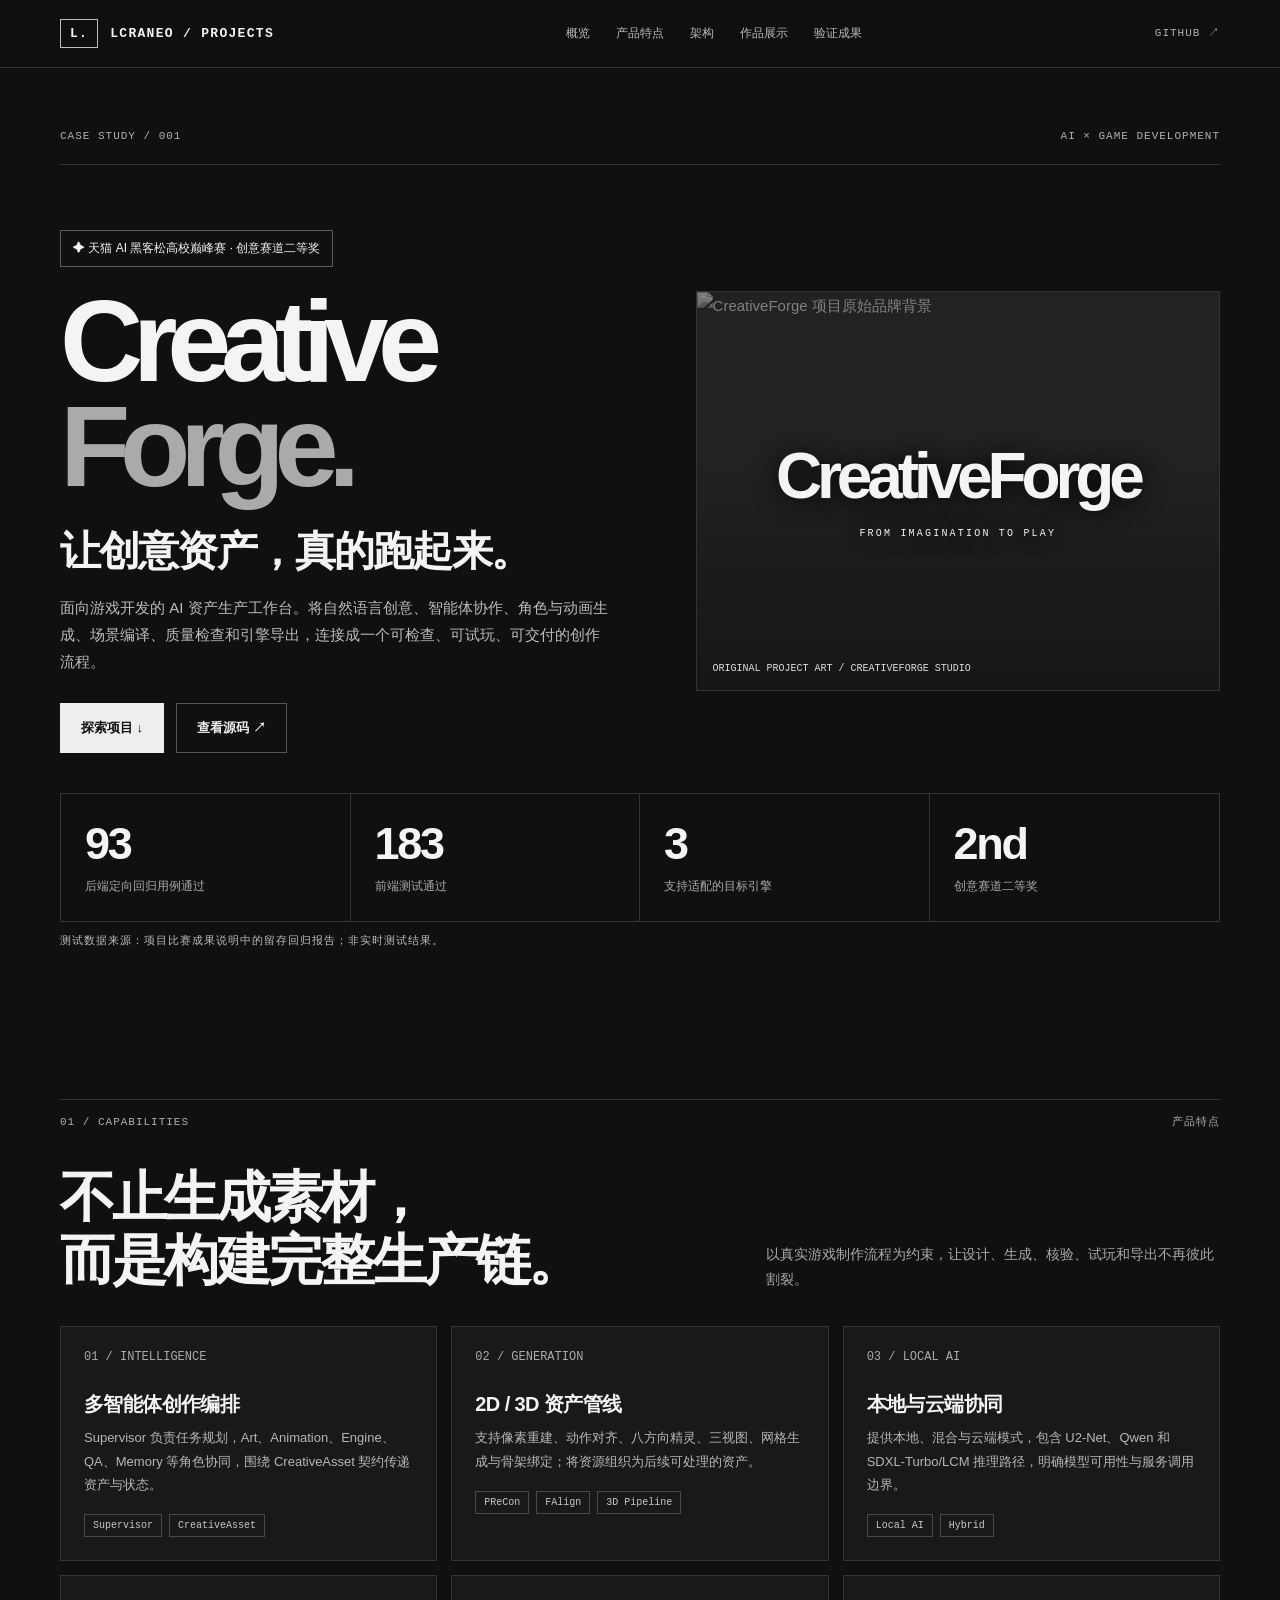
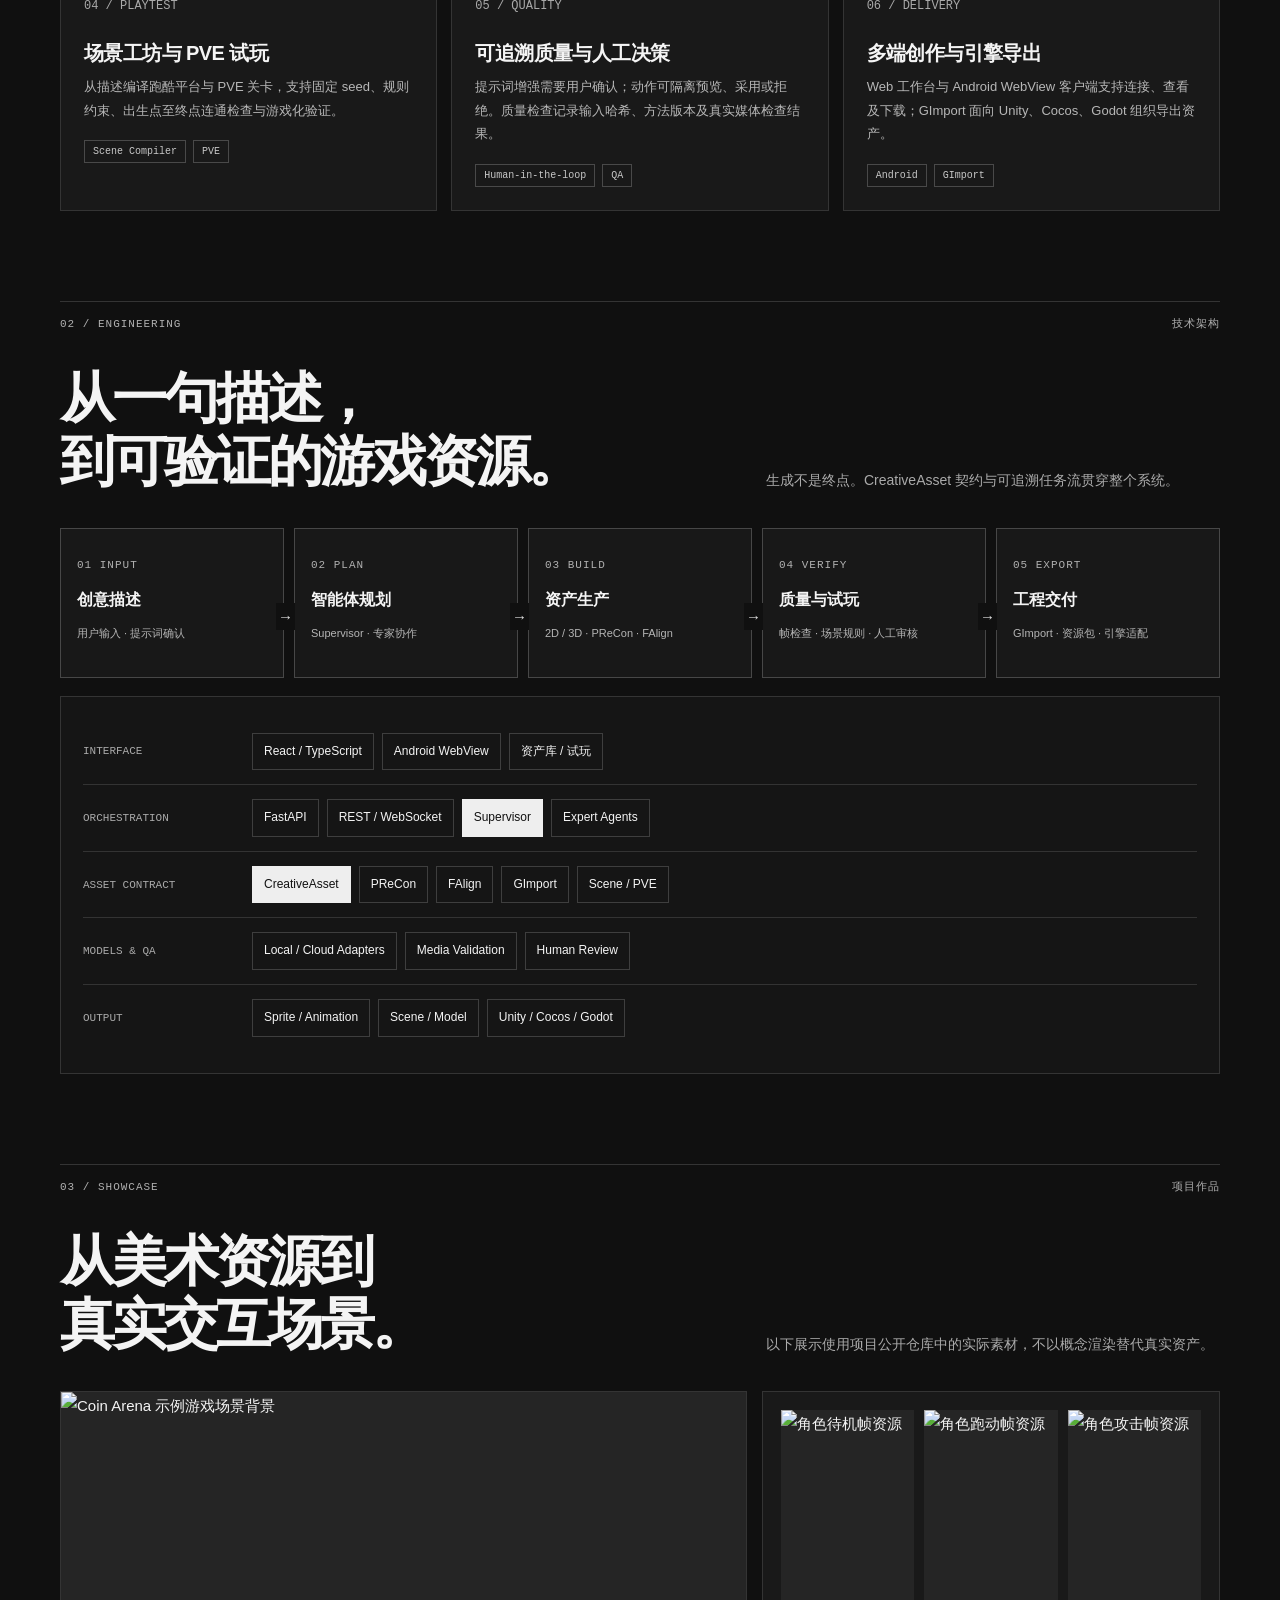
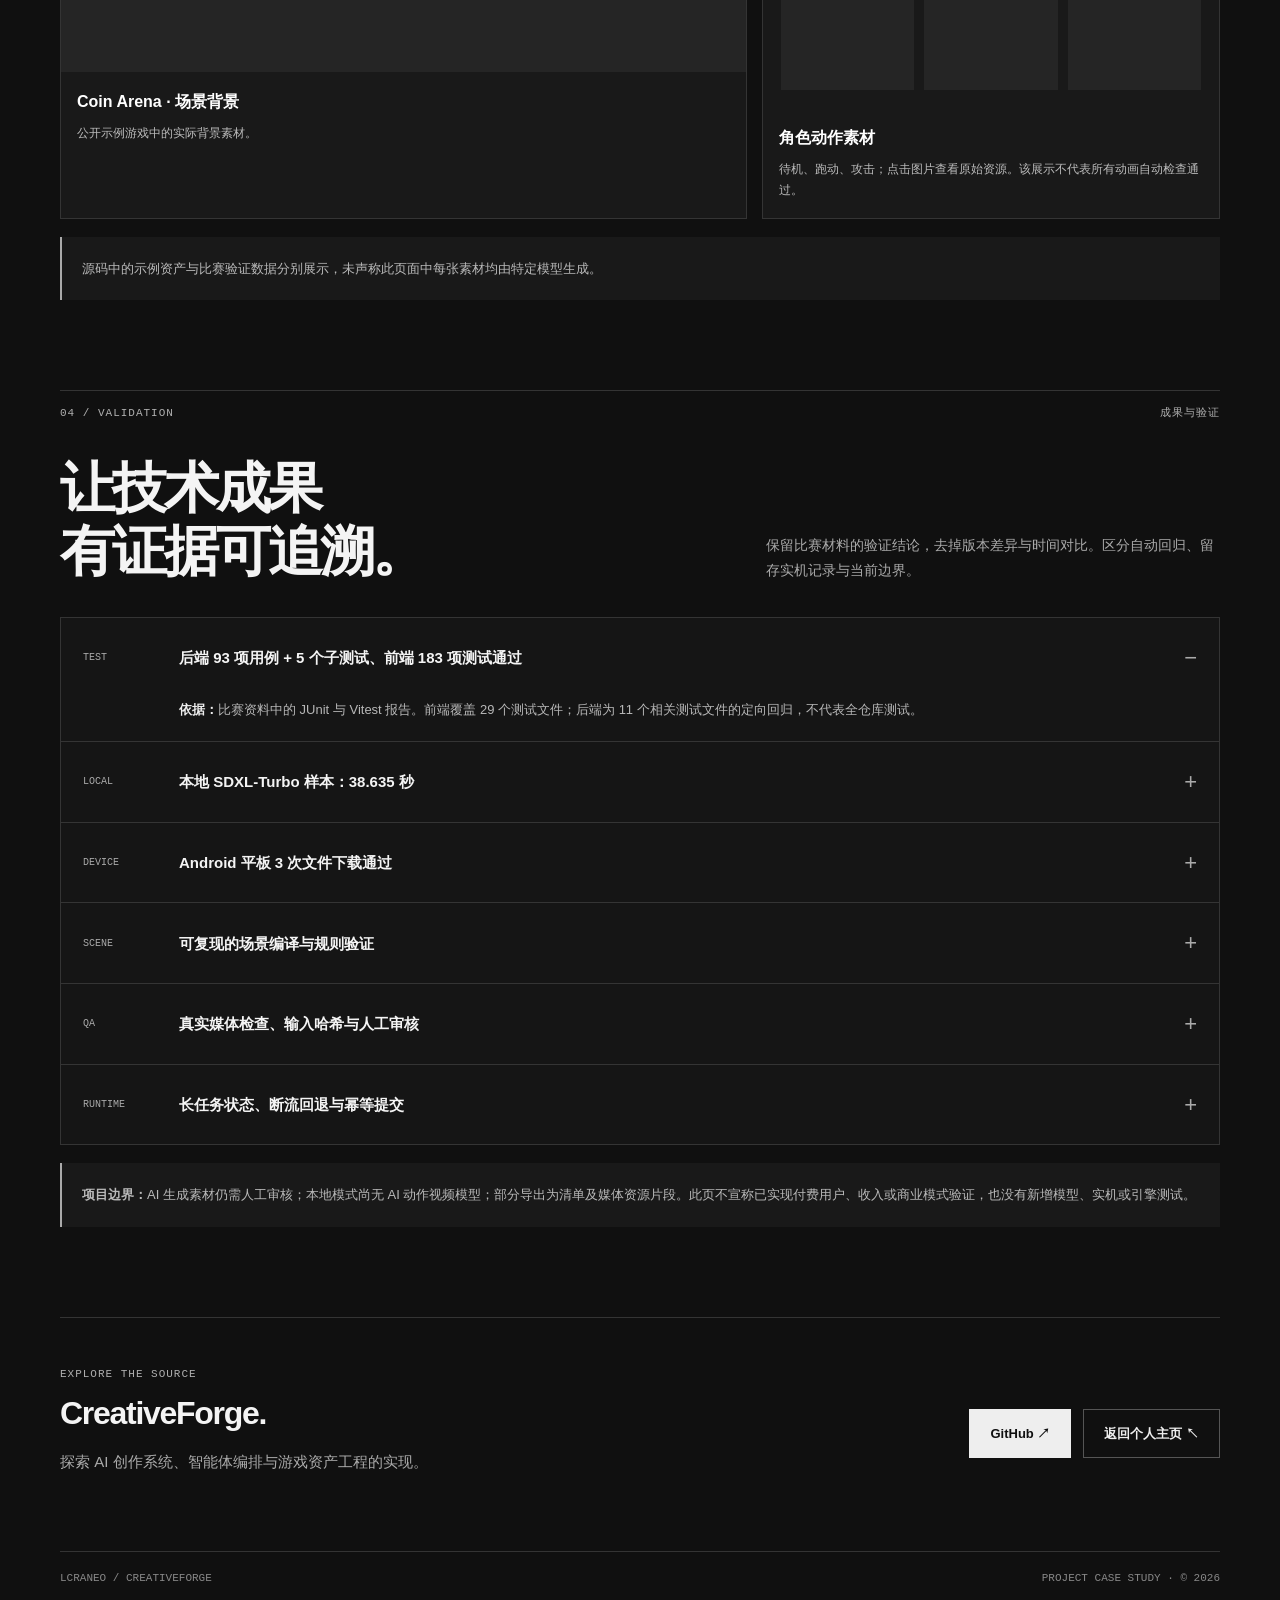
==== creativeforge/index.html @ 37b34cac "Build CreativeForge project case study" ====
<!DOCTYPE html>
<html lang="zh-CN">
<head>
<meta charset="UTF-8"><meta name="viewport" content="width=device-width, initial-scale=1">
<meta name="theme-color" content="#111111">
<meta name="description" content="CreativeForge — 从创意到可试玩游戏资产的 AI 创作工作台。">
<title>CreativeForge · Lcraneo Projects</title>
<style>
:root{color-scheme:dark;--bg:#101010;--panel:#191919;--edge:#343434;--text:#f4f4f4;--muted:#b0b0b0;--soft:#777;--mono:ui-monospace,SFMono-Regular,Consolas,monospace;--sans:Inter,-apple-system,BlinkMacSystemFont,"Segoe UI","Microsoft YaHei",sans-serif}
*{box-sizing:border-box}html{scroll-behavior:smooth;scroll-padding-top:95px}body{margin:0;background:var(--bg);color:var(--text);font:15px/1.8 var(--sans)}a{color:inherit;text-decoration:none}button{font:inherit;cursor:pointer}img{max-width:100%;display:block}button:focus-visible,a:focus-visible{outline:2px solid #fff;outline-offset:4px}.wrap{width:min(1160px,calc(100% - 56px));margin:auto}.nav{position:sticky;top:0;z-index:5;background:#101010ed;backdrop-filter:blur(16px);border-bottom:1px solid var(--edge)}.nav-inner{min-height:67px;display:flex;justify-content:space-between;align-items:center;gap:20px}.brand{font:600 13px var(--mono);letter-spacing:.1em}.brand b{border:1px solid #bbb;padding:6px 9px;margin-right:12px}.nav-links{display:flex;gap:26px;font-size:12px;color:#bbb}.nav a:hover{color:#fff}.mono,.kicker,.meta{font:11px/1.6 var(--mono);letter-spacing:.09em;color:var(--muted)}.hero{padding:60px 0 48px}.hero-top{display:flex;justify-content:space-between;border-bottom:1px solid var(--edge);padding-bottom:18px}.hero-grid{display:grid;grid-template-columns:1.05fr .95fr;gap:56px;align-items:center;padding:65px 0 40px}.hero h1{font-size:clamp(57px,9vw,116px);letter-spacing:-.09em;line-height:.91;margin:22px 0}.hero h1 span{display:block;color:#aaa}.hero h2{font-size:clamp(23px,3.2vw,41px);letter-spacing:-.045em;line-height:1.35;margin:25px 0 14px}.hero p{max-width:550px;color:#bcbcbc}.actions{display:flex;gap:12px;flex-wrap:wrap;margin-top:28px}.btn{padding:12px 20px;background:#eee;color:#111;font-size:13px;font-weight:600;border:1px solid #eee}.btn.secondary{background:transparent;color:#eee;border-color:#555}.btn:hover{opacity:.82}.hero-visual{position:relative;min-height:400px;border:1px solid var(--edge);overflow:hidden;background:#222;display:grid;place-items:center}.hero-visual img{position:absolute;width:100%;height:100%;object-fit:cover;opacity:.45;filter:grayscale(1)}.hero-visual:after{content:"";position:absolute;inset:0;background:linear-gradient(0deg,#111b,transparent 60%)}.hero-visual .wordmark{position:relative;z-index:1;text-align:center;text-shadow:0 2px 25px #000}.wordmark strong{font-size:clamp(38px,5vw,64px);letter-spacing:-.08em;line-height:1}.wordmark span{display:block;font:10px var(--mono);letter-spacing:.22em;margin-top:20px}.visual-foot{position:absolute;z-index:2;bottom:16px;left:16px;font:10px var(--mono);color:#ddd}.award{display:inline-flex;gap:10px;align-items:center;padding:7px 12px;border:1px solid #5b5b5b;font-size:12px}.stats{display:grid;grid-template-columns:repeat(4,1fr);border:1px solid var(--edge)}.stat{padding:23px 24px;border-right:1px solid var(--edge)}.stat:last-child{border:0}.stat strong{display:block;font-size:clamp(26px,4vw,45px);letter-spacing:-.05em;line-height:1.2}.stat span{color:#aaa;font-size:12px}.section{padding:90px 0 0}.kicker{display:flex;justify-content:space-between;gap:12px;border-top:1px solid var(--edge);padding-top:14px}.heading{display:grid;grid-template-columns:1.2fr .8fr;align-items:end;gap:25px;margin:34px 0}.heading h2{font-size:clamp(30px,4.5vw,55px);line-height:1.15;letter-spacing:-.055em;margin:0}.heading p{color:#aaa;margin:0;font-size:14px}.grid{display:grid;grid-template-columns:repeat(3,1fr);gap:14px}.card{background:var(--panel);border:1px solid var(--edge);padding:23px;min-height:220px}.card .index{font:12px var(--mono);color:#aaa}.card h3{font-size:20px;line-height:1.4;margin:26px 0 8px;letter-spacing:-.03em}.card p{font-size:13px;color:#b7b7b7;margin:0}.tags{display:flex;flex-wrap:wrap;gap:7px;margin:18px 0 0}.tag{font:10px var(--mono);border:1px solid #494949;padding:5px 8px;color:#c8c8c8}.flow{display:grid;grid-template-columns:repeat(5,1fr);gap:10px}.step{position:relative;padding:20px 16px;border:1px solid #474747;background:#181818;min-height:150px}.step strong{display:block;font-size:16px;margin:10px 0}.step p{font-size:11px;color:#b5b5b5;margin:0}.step:not(:last-child):after{content:"→";position:absolute;right:-12px;top:50%;z-index:2;background:#101010;color:#ddd;padding:0 2px}.architecture{margin-top:18px;border:1px solid var(--edge);padding:22px;background:#151515}.arch-row{display:grid;grid-template-columns:155px 1fr;gap:14px;align-items:center;padding:14px 0;border-bottom:1px solid #333}.arch-row:last-child{border:0}.arch-row>span{font:11px var(--mono);color:#aaa}.arch-nodes{display:flex;gap:8px;flex-wrap:wrap}.node{padding:7px 11px;border:1px solid #3e3e3e;font-size:12px}.node.emph{background:#eee;color:#111;border-color:#eee}.gallery{display:grid;grid-template-columns:1.5fr 1fr;gap:15px}.gallery figure{margin:0;background:#191919;border:1px solid var(--edge);overflow:hidden}.gallery figure img{width:100%;height:280px;object-fit:contain;background:#252525}.gallery figcaption{padding:16px;font-size:12px;color:#bbb}.gallery figcaption strong{display:block;color:#fff;font-size:16px;margin-bottom:6px}.asset-strip{display:grid;grid-template-columns:repeat(3,1fr);gap:10px;padding:18px}.asset-strip img{width:100%;height:150px;object-fit:contain;background:#262626}.evidence{border:1px solid var(--edge)}.evidence details{border-bottom:1px solid var(--edge);padding:0 22px;background:#151515}.evidence details:last-child{border:0}.evidence summary{cursor:pointer;display:grid;grid-template-columns:80px 1fr auto;align-items:center;gap:16px;padding:20px 0;list-style:none}.evidence summary::-webkit-details-marker{display:none}.evidence summary:after{content:"+";font-size:22px;color:#aaa}.evidence details[open] summary:after{content:"−"}.evidence summary span{font:10px var(--mono);color:#aaa}.evidence summary strong{font-size:15px}.evidence .detail{padding:0 0 20px 96px;color:#b7b7b7;font-size:13px}.detail b{color:#eee}.note{padding:20px;border-left:2px solid #aaa;background:#191919;color:#b9b9b9;font-size:13px;margin-top:18px}.bottom{margin:90px auto 0;padding:40px 0 70px;border-top:1px solid var(--edge);display:flex;justify-content:space-between;align-items:center;gap:20px}.bottom h2{margin:0;font-size:32px;letter-spacing:-.04em}.bottom p{color:#aaa;margin:6px 0}.footer{border-top:1px solid var(--edge);padding:20px 0;color:#888;font:11px var(--mono);display:flex;justify-content:space-between}.lightbox{display:none;position:fixed;inset:0;z-index:20;background:#000e;align-items:center;justify-content:center;padding:30px}.lightbox.open{display:flex}.lightbox img{max-height:85vh;max-width:92vw;object-fit:contain}.lightbox button{position:absolute;right:20px;top:20px;color:#fff;background:#222;border:1px solid #777;padding:8px 15px}.zoom{cursor:zoom-in}@media(max-width:800px){.wrap{width:calc(100% - 32px)}.nav-links{display:none}.hero{padding-top:30px}.hero-grid{grid-template-columns:1fr;gap:26px;padding:35px 0 24px}.hero-visual{min-height:290px}.stats{grid-template-columns:1fr 1fr}.stat:nth-child(2){border-right:0}.stat:nth-child(-n+2){border-bottom:1px solid var(--edge)}.section{padding-top:62px}.heading{grid-template-columns:1fr;gap:12px}.grid{grid-template-columns:1fr}.card{min-height:0}.flow{grid-template-columns:1fr}.step{min-height:0}.step:not(:last-child):after{content:"↓";right:20px;top:auto;bottom:-16px}.arch-row{grid-template-columns:1fr;gap:8px}.gallery{grid-template-columns:1fr}.gallery figure img{height:240px}.evidence summary{grid-template-columns:50px 1fr auto;gap:8px}.evidence .detail{padding-left:0}.bottom{display:block;margin-top:60px}.footer{flex-wrap:wrap;gap:10px}.asset-strip img{height:90px}}@media(prefers-reduced-motion:reduce){html{scroll-behavior:auto}}
</style>
</head>
<body>
<header class="nav"><div class="wrap nav-inner"><a class="brand" href="../#work"><b>L.</b>LCRANEO / PROJECTS</a><nav class="nav-links" aria-label="项目导航"><a href="#overview">概览</a><a href="#features">产品特点</a><a href="#architecture">架构</a><a href="#showcase">作品展示</a><a href="#results">验证成果</a></nav><a class="mono" href="https://github.com/Lcraneo/CreativeForge" target="_blank" rel="noopener">GITHUB ↗</a></div></header>
<main class="wrap">
<section class="hero" id="overview"><div class="hero-top mono"><span>CASE STUDY / 001</span><span>AI × GAME DEVELOPMENT</span></div><div class="hero-grid"><div><div class="award">✦ 天猫 AI 黑客松高校巅峰赛 · 创意赛道二等奖</div><h1>Creative<span>Forge.</span></h1><h2>让创意资产，真的跑起来。</h2><p>面向游戏开发的 AI 资产生产工作台。将自然语言创意、智能体协作、角色与动画生成、场景编译、质量检查和引擎导出，连接成一个可检查、可试玩、可交付的创作流程。</p><div class="actions"><a class="btn" href="#features">探索项目 ↓</a><a class="btn secondary" href="https://github.com/Lcraneo/CreativeForge" target="_blank" rel="noopener">查看源码 ↗</a></div></div><div class="hero-visual"><img src="https://raw.githubusercontent.com/Lcraneo/CreativeForge/main/studio/frontend/public/app-background.png" alt="CreativeForge 项目原始品牌背景"><div class="wordmark"><strong>CreativeForge</strong><span>FROM IMAGINATION TO PLAY</span></div><div class="visual-foot">ORIGINAL PROJECT ART / CREATIVEFORGE STUDIO</div></div></div><div class="stats"><div class="stat"><strong>93</strong><span>后端定向回归用例通过</span></div><div class="stat"><strong>183</strong><span>前端测试通过</span></div><div class="stat"><strong>3</strong><span>支持适配的目标引擎</span></div><div class="stat"><strong>2nd</strong><span>创意赛道二等奖</span></div></div><p class="mono">测试数据来源：项目比赛成果说明中的留存回归报告；非实时测试结果。</p></section>
<section class="section" id="features"><div class="kicker"><span>01 / CAPABILITIES</span><span>产品特点</span></div><div class="heading"><h2>不止生成素材，<br>而是构建完整生产链。</h2><p>以真实游戏制作流程为约束，让设计、生成、核验、试玩和导出不再彼此割裂。</p></div><div class="grid">
<article class="card"><div class="index">01 / INTELLIGENCE</div><h3>多智能体创作编排</h3><p>Supervisor 负责任务规划，Art、Animation、Engine、QA、Memory 等角色协同，围绕 CreativeAsset 契约传递资产与状态。</p><div class="tags"><span class="tag">Supervisor</span><span class="tag">CreativeAsset</span></div></article>
<article class="card"><div class="index">02 / GENERATION</div><h3>2D / 3D 资产管线</h3><p>支持像素重建、动作对齐、八方向精灵、三视图、网格生成与骨架绑定；将资源组织为后续可处理的资产。</p><div class="tags"><span class="tag">PReCon</span><span class="tag">FAlign</span><span class="tag">3D Pipeline</span></div></article>
<article class="card"><div class="index">03 / LOCAL AI</div><h3>本地与云端协同</h3><p>提供本地、混合与云端模式，包含 U2-Net、Qwen 和 SDXL-Turbo/LCM 推理路径，明确模型可用性与服务调用边界。</p><div class="tags"><span class="tag">Local AI</span><span class="tag">Hybrid</span></div></article>
<article class="card"><div class="index">04 / PLAYTEST</div><h3>场景工坊与 PVE 试玩</h3><p>从描述编译跑酷平台与 PVE 关卡，支持固定 seed、规则约束、出生点至终点连通检查与游戏化验证。</p><div class="tags"><span class="tag">Scene Compiler</span><span class="tag">PVE</span></div></article>
<article class="card"><div class="index">05 / QUALITY</div><h3>可追溯质量与人工决策</h3><p>提示词增强需要用户确认；动作可隔离预览、采用或拒绝。质量检查记录输入哈希、方法版本及真实媒体检查结果。</p><div class="tags"><span class="tag">Human-in-the-loop</span><span class="tag">QA</span></div></article>
<article class="card"><div class="index">06 / DELIVERY</div><h3>多端创作与引擎导出</h3><p>Web 工作台与 Android WebView 客户端支持连接、查看及下载；GImport 面向 Unity、Cocos、Godot 组织导出资产。</p><div class="tags"><span class="tag">Android</span><span class="tag">GImport</span></div></article>
</div></section>
<section class="section" id="architecture"><div class="kicker"><span>02 / ENGINEERING</span><span>技术架构</span></div><div class="heading"><h2>从一句描述，<br>到可验证的游戏资源。</h2><p>生成不是终点。CreativeAsset 契约与可追溯任务流贯穿整个系统。</p></div><div class="flow"><div class="step"><span class="mono">01 INPUT</span><strong>创意描述</strong><p>用户输入 · 提示词确认</p></div><div class="step"><span class="mono">02 PLAN</span><strong>智能体规划</strong><p>Supervisor · 专家协作</p></div><div class="step"><span class="mono">03 BUILD</span><strong>资产生产</strong><p>2D / 3D · PReCon · FAlign</p></div><div class="step"><span class="mono">04 VERIFY</span><strong>质量与试玩</strong><p>帧检查 · 场景规则 · 人工审核</p></div><div class="step"><span class="mono">05 EXPORT</span><strong>工程交付</strong><p>GImport · 资源包 · 引擎适配</p></div></div>
<div class="architecture"><div class="arch-row"><span>INTERFACE</span><div class="arch-nodes"><div class="node">React / TypeScript</div><div class="node">Android WebView</div><div class="node">资产库 / 试玩</div></div></div><div class="arch-row"><span>ORCHESTRATION</span><div class="arch-nodes"><div class="node">FastAPI</div><div class="node">REST / WebSocket</div><div class="node emph">Supervisor</div><div class="node">Expert Agents</div></div></div><div class="arch-row"><span>ASSET CONTRACT</span><div class="arch-nodes"><div class="node emph">CreativeAsset</div><div class="node">PReCon</div><div class="node">FAlign</div><div class="node">GImport</div><div class="node">Scene / PVE</div></div></div><div class="arch-row"><span>MODELS & QA</span><div class="arch-nodes"><div class="node">Local / Cloud Adapters</div><div class="node">Media Validation</div><div class="node">Human Review</div></div></div><div class="arch-row"><span>OUTPUT</span><div class="arch-nodes"><div class="node">Sprite / Animation</div><div class="node">Scene / Model</div><div class="node">Unity / Cocos / Godot</div></div></div></div></section>
<section class="section" id="showcase"><div class="kicker"><span>03 / SHOWCASE</span><span>项目作品</span></div><div class="heading"><h2>从美术资源到<br>真实交互场景。</h2><p>以下展示使用项目公开仓库中的实际素材，不以概念渲染替代真实资产。</p></div><div class="gallery"><figure><img class="zoom" loading="lazy" src="https://raw.githubusercontent.com/Lcraneo/CreativeForge/main/games/coin-arena/assets/bg.png" alt="Coin Arena 示例游戏场景背景"><figcaption><strong>Coin Arena · 场景背景</strong>公开示例游戏中的实际背景素材。</figcaption></figure><figure><div class="asset-strip"><img class="zoom" loading="lazy" src="https://raw.githubusercontent.com/Lcraneo/CreativeForge/main/games/coin-arena/assets/hero_idle.png" alt="角色待机帧资源"><img class="zoom" loading="lazy" src="https://raw.githubusercontent.com/Lcraneo/CreativeForge/main/games/coin-arena/assets/hero_run.png" alt="角色跑动帧资源"><img class="zoom" loading="lazy" src="https://raw.githubusercontent.com/Lcraneo/CreativeForge/main/games/coin-arena/assets/hero_attack.png" alt="角色攻击帧资源"></div><figcaption><strong>角色动作素材</strong>待机、跑动、攻击；点击图片查看原始资源。该展示不代表所有动画自动检查通过。</figcaption></figure></div><div class="note">源码中的示例资产与比赛验证数据分别展示，未声称此页面中每张素材均由特定模型生成。</div></section>
<section class="section" id="results"><div class="kicker"><span>04 / VALIDATION</span><span>成果与验证</span></div><div class="heading"><h2>让技术成果<br>有证据可追溯。</h2><p>保留比赛材料的验证结论，去掉版本差异与时间对比。区分自动回归、留存实机记录与当前边界。</p></div><div class="evidence">
<details open><summary><span>TEST</span><strong>后端 93 项用例 + 5 个子测试、前端 183 项测试通过</strong></summary><div class="detail"><b>依据：</b>比赛资料中的 JUnit 与 Vitest 报告。前端覆盖 29 个测试文件；后端为 11 个相关测试文件的定向回归，不代表全仓库测试。</div></details>
<details><summary><span>LOCAL</span><strong>本地 SDXL-Turbo 样本：38.635 秒</strong></summary><div class="detail"><b>留存记录：</b>跑酷角色样本 cloud_called=false，未自动增强提示词。仅为单一样本，不可作为其他设备或任务的性能保证；未重新执行真实模型推理。</div></details>
<details><summary><span>DEVICE</span><strong>Android 平板 3 次文件下载通过</strong></summary><div class="detail"><b>留存实机记录：</b>文件大小与 SHA-256 均与服务端一致。APK 为 WebView 客户端，不包含 Python 后端或模型权重。</div></details>
<details><summary><span>SCENE</span><strong>可复现的场景编译与规则验证</strong></summary><div class="detail">固定 seed 支持复现；跑酷验证出生点到终点的平台连通、几何约束；PVE 验证战役结构。规则通过不等同于真人试玩体验达标。</div></details>
<details><summary><span>QA</span><strong>真实媒体检查、输入哈希与人工审核</strong></summary><div class="detail">记录媒体解码、帧检查、方法版本与人工决定，区分结构通过、未评估和实际引擎运行。Unity、Cocos、Godot 仍需分别进行目标引擎验收。</div></details>
<details><summary><span>RUNTIME</span><strong>长任务状态、断流回退与幂等提交</strong></summary><div class="detail">WebSocket 断开后使用 REST 游标续读，显式记录错误、中断终态，并验证幂等提交。状态恢复不代表推理自动续跑。</div></details></div><div class="note"><b>项目边界：</b>AI 生成素材仍需人工审核；本地模式尚无 AI 动作视频模型；部分导出为清单及媒体资源片段。此页不宣称已实现付费用户、收入或商业模式验证，也没有新增模型、实机或引擎测试。</div></section>
<section class="bottom"><div><span class="mono">EXPLORE THE SOURCE</span><h2>CreativeForge.</h2><p>探索 AI 创作系统、智能体编排与游戏资产工程的实现。</p></div><div class="actions"><a class="btn" href="https://github.com/Lcraneo/CreativeForge" target="_blank" rel="noopener">GitHub ↗</a><a class="btn secondary" href="../#work">返回个人主页 ↖</a></div></section>
</main><footer class="wrap footer"><span>LCRANEO / CREATIVEFORGE</span><span>PROJECT CASE STUDY · © 2026</span></footer>
<div class="lightbox" id="lightbox" role="dialog" aria-label="素材预览" aria-modal="true"><button id="close" type="button">关闭 ×</button><img alt="素材大图"></div><script>const box=document.querySelector('#lightbox'),close=document.querySelector('#close');let previous;function dismiss(){box.classList.remove('open');box.querySelector('img').removeAttribute('src');if(previous)previous.focus()}document.querySelectorAll('.zoom').forEach(img=>{img.tabIndex=0;function show(){previous=img;box.querySelector('img').src=img.src;box.querySelector('img').alt=img.alt;box.classList.add('open');close.focus()}img.addEventListener('click',show);img.addEventListener('keydown',e=>{if(e.key==='Enter'||e.key===' '){e.preventDefault();show()}})});close.addEventListener('click',dismiss);box.addEventListener('click',e=>{if(e.target===box)dismiss()});document.addEventListener('keydown',e=>{if(e.key==='Escape'&&box.classList.contains('open'))dismiss()});</script>
</body></html>
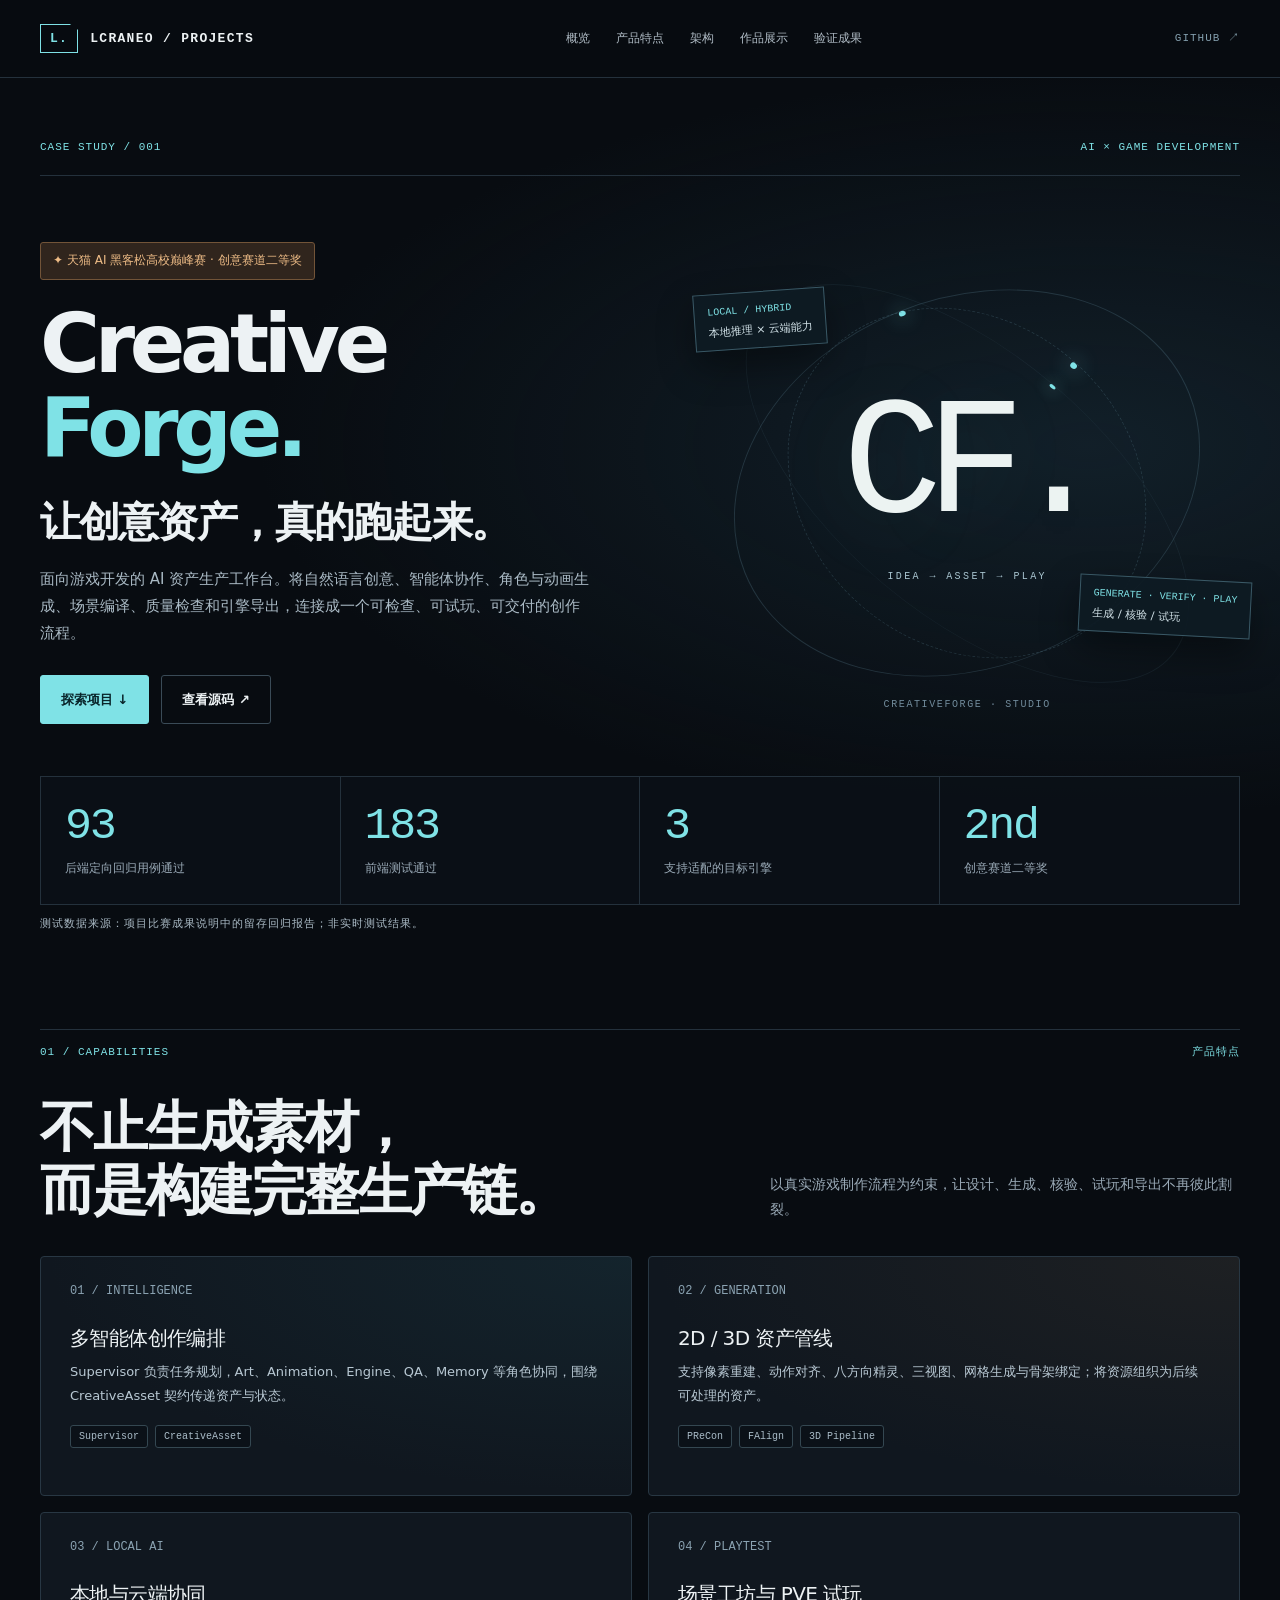
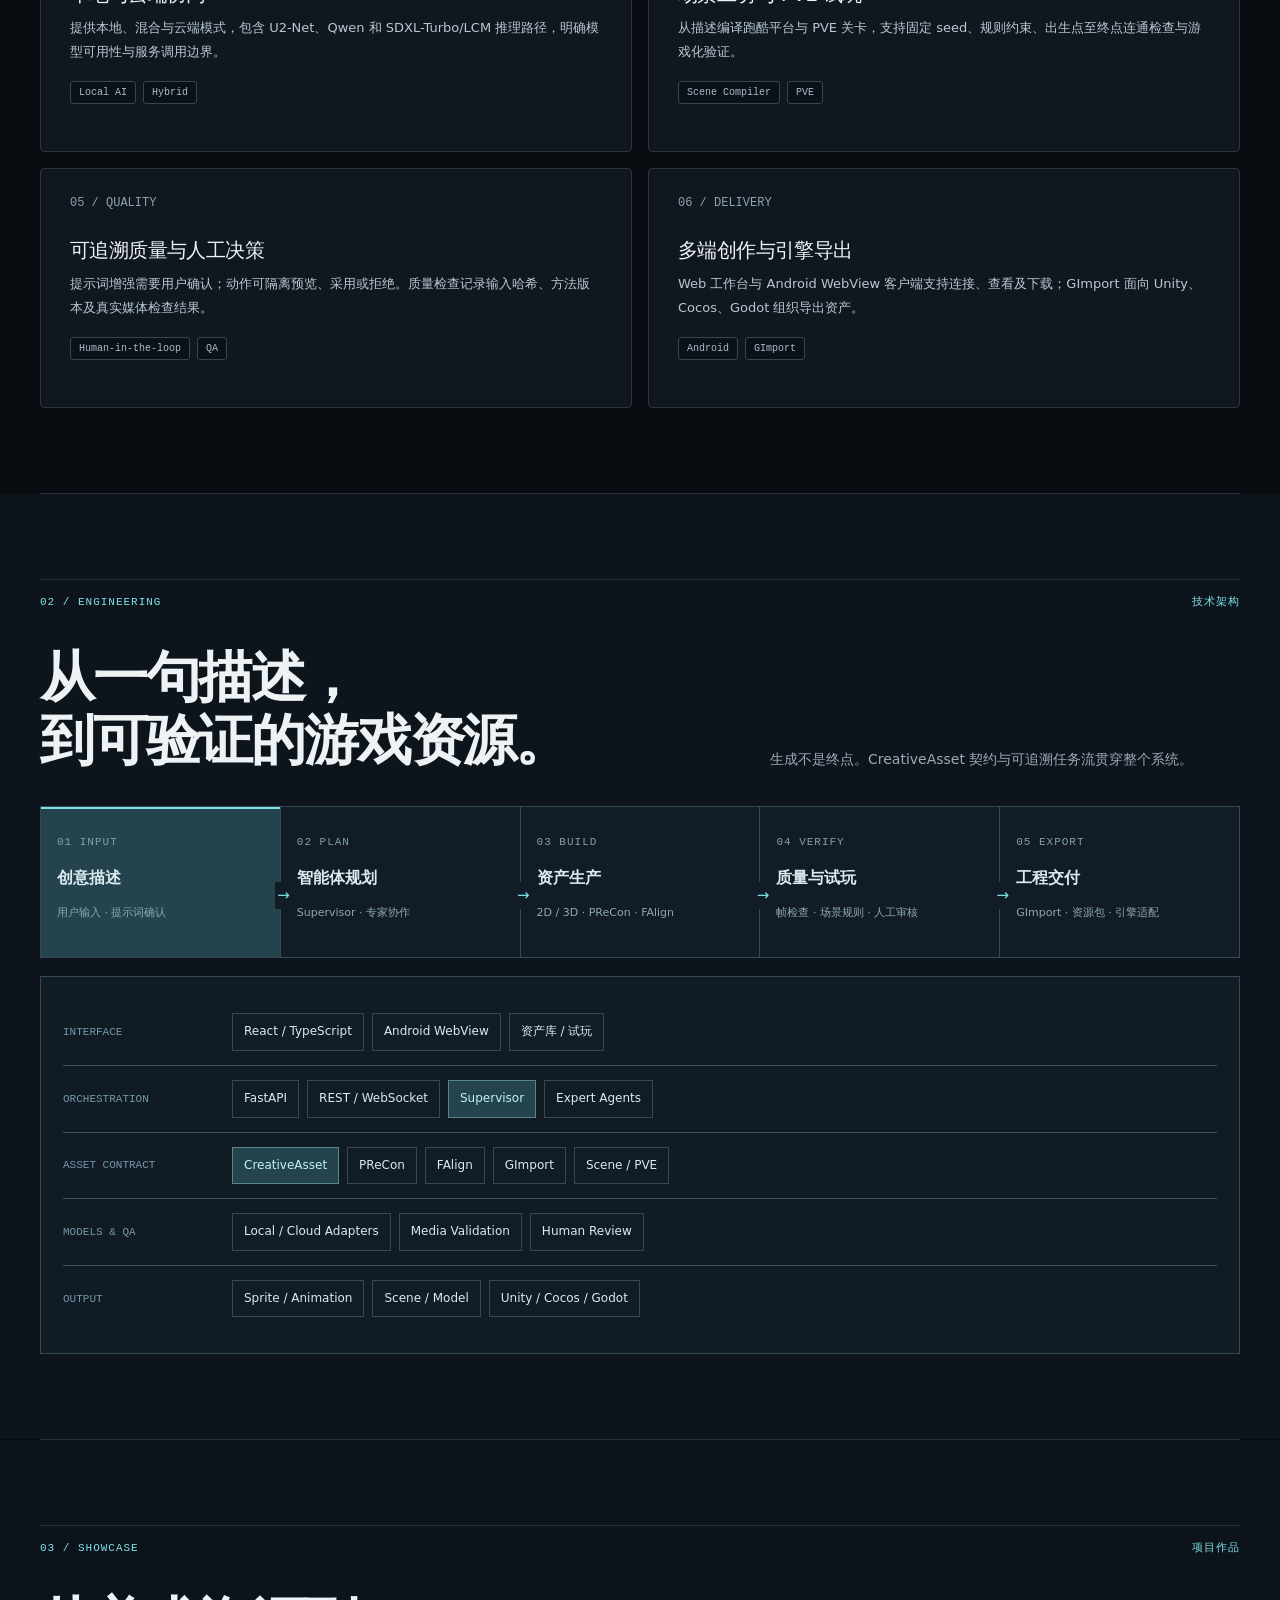
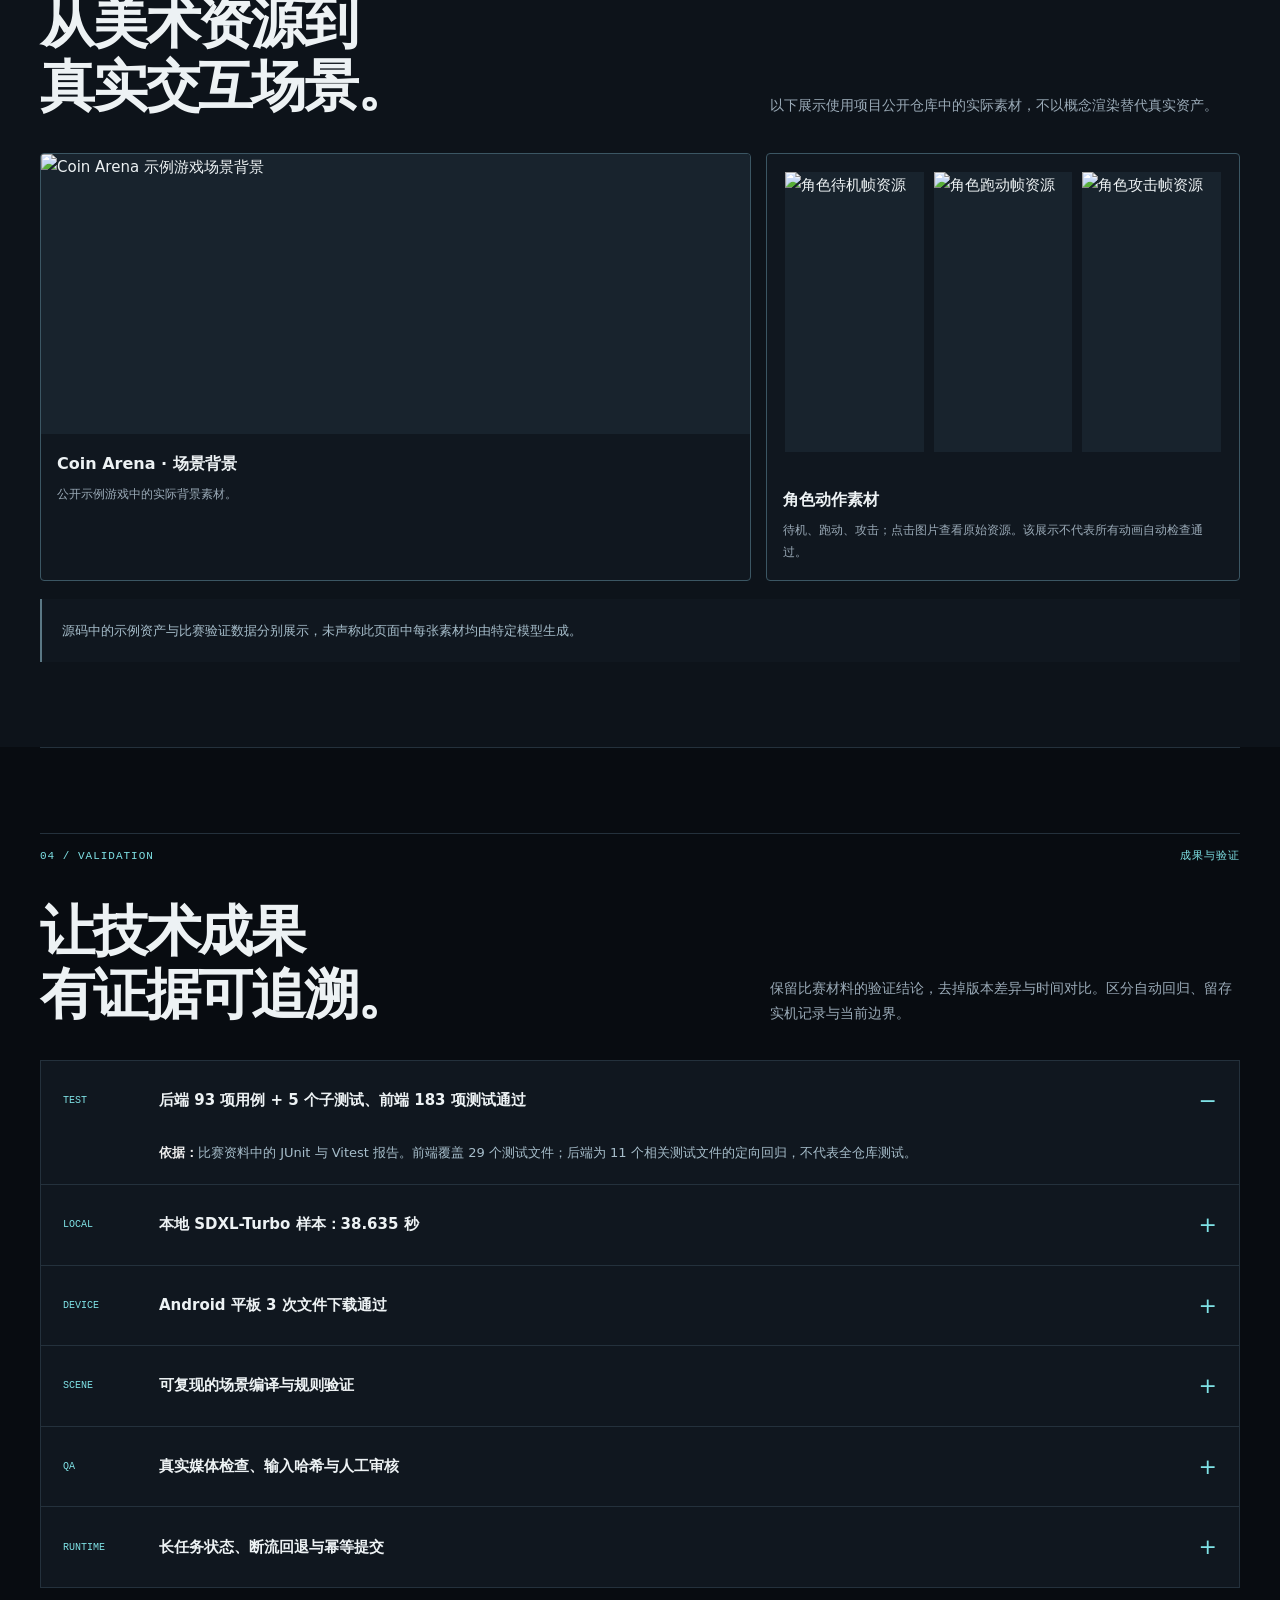
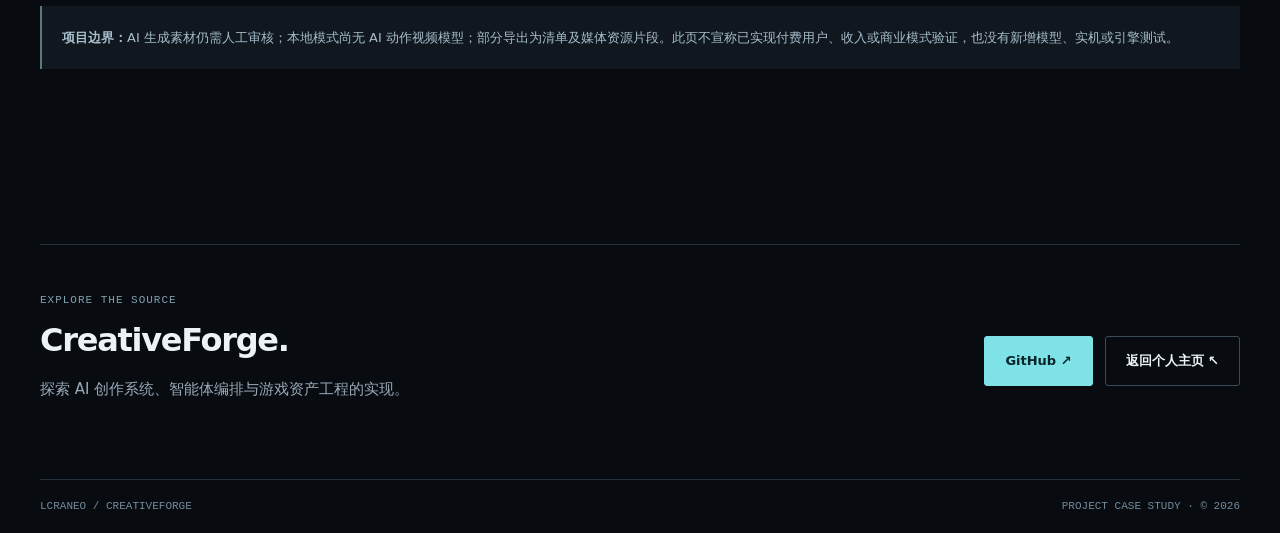
==== commit e09b4e6d: "Restore original CreativeForge competition report visual style" ====
--- a/creativeforge/index.html
+++ b/creativeforge/index.html
@@ -2,18 +2,90 @@
 <html lang="zh-CN">
 <head>
 <meta charset="UTF-8"><meta name="viewport" content="width=device-width, initial-scale=1">
-<meta name="theme-color" content="#111111">
+<meta name="theme-color" content="#080c11">
 <meta name="description" content="CreativeForge — 从创意到可试玩游戏资产的 AI 创作工作台。">
 <title>CreativeForge · Lcraneo Projects</title>
 <style>
 :root{color-scheme:dark;--bg:#101010;--panel:#191919;--edge:#343434;--text:#f4f4f4;--muted:#b0b0b0;--soft:#777;--mono:ui-monospace,SFMono-Regular,Consolas,monospace;--sans:Inter,-apple-system,BlinkMacSystemFont,"Segoe UI","Microsoft YaHei",sans-serif}
 *{box-sizing:border-box}html{scroll-behavior:smooth;scroll-padding-top:95px}body{margin:0;background:var(--bg);color:var(--text);font:15px/1.8 var(--sans)}a{color:inherit;text-decoration:none}button{font:inherit;cursor:pointer}img{max-width:100%;display:block}button:focus-visible,a:focus-visible{outline:2px solid #fff;outline-offset:4px}.wrap{width:min(1160px,calc(100% - 56px));margin:auto}.nav{position:sticky;top:0;z-index:5;background:#101010ed;backdrop-filter:blur(16px);border-bottom:1px solid var(--edge)}.nav-inner{min-height:67px;display:flex;justify-content:space-between;align-items:center;gap:20px}.brand{font:600 13px var(--mono);letter-spacing:.1em}.brand b{border:1px solid #bbb;padding:6px 9px;margin-right:12px}.nav-links{display:flex;gap:26px;font-size:12px;color:#bbb}.nav a:hover{color:#fff}.mono,.kicker,.meta{font:11px/1.6 var(--mono);letter-spacing:.09em;color:var(--muted)}.hero{padding:60px 0 48px}.hero-top{display:flex;justify-content:space-between;border-bottom:1px solid var(--edge);padding-bottom:18px}.hero-grid{display:grid;grid-template-columns:1.05fr .95fr;gap:56px;align-items:center;padding:65px 0 40px}.hero h1{font-size:clamp(57px,9vw,116px);letter-spacing:-.09em;line-height:.91;margin:22px 0}.hero h1 span{display:block;color:#aaa}.hero h2{font-size:clamp(23px,3.2vw,41px);letter-spacing:-.045em;line-height:1.35;margin:25px 0 14px}.hero p{max-width:550px;color:#bcbcbc}.actions{display:flex;gap:12px;flex-wrap:wrap;margin-top:28px}.btn{padding:12px 20px;background:#eee;color:#111;font-size:13px;font-weight:600;border:1px solid #eee}.btn.secondary{background:transparent;color:#eee;border-color:#555}.btn:hover{opacity:.82}.hero-visual{position:relative;min-height:400px;border:1px solid var(--edge);overflow:hidden;background:#222;display:grid;place-items:center}.hero-visual img{position:absolute;width:100%;height:100%;object-fit:cover;opacity:.45;filter:grayscale(1)}.hero-visual:after{content:"";position:absolute;inset:0;background:linear-gradient(0deg,#111b,transparent 60%)}.hero-visual .wordmark{position:relative;z-index:1;text-align:center;text-shadow:0 2px 25px #000}.wordmark strong{font-size:clamp(38px,5vw,64px);letter-spacing:-.08em;line-height:1}.wordmark span{display:block;font:10px var(--mono);letter-spacing:.22em;margin-top:20px}.visual-foot{position:absolute;z-index:2;bottom:16px;left:16px;font:10px var(--mono);color:#ddd}.award{display:inline-flex;gap:10px;align-items:center;padding:7px 12px;border:1px solid #5b5b5b;font-size:12px}.stats{display:grid;grid-template-columns:repeat(4,1fr);border:1px solid var(--edge)}.stat{padding:23px 24px;border-right:1px solid var(--edge)}.stat:last-child{border:0}.stat strong{display:block;font-size:clamp(26px,4vw,45px);letter-spacing:-.05em;line-height:1.2}.stat span{color:#aaa;font-size:12px}.section{padding:90px 0 0}.kicker{display:flex;justify-content:space-between;gap:12px;border-top:1px solid var(--edge);padding-top:14px}.heading{display:grid;grid-template-columns:1.2fr .8fr;align-items:end;gap:25px;margin:34px 0}.heading h2{font-size:clamp(30px,4.5vw,55px);line-height:1.15;letter-spacing:-.055em;margin:0}.heading p{color:#aaa;margin:0;font-size:14px}.grid{display:grid;grid-template-columns:repeat(3,1fr);gap:14px}.card{background:var(--panel);border:1px solid var(--edge);padding:23px;min-height:220px}.card .index{font:12px var(--mono);color:#aaa}.card h3{font-size:20px;line-height:1.4;margin:26px 0 8px;letter-spacing:-.03em}.card p{font-size:13px;color:#b7b7b7;margin:0}.tags{display:flex;flex-wrap:wrap;gap:7px;margin:18px 0 0}.tag{font:10px var(--mono);border:1px solid #494949;padding:5px 8px;color:#c8c8c8}.flow{display:grid;grid-template-columns:repeat(5,1fr);gap:10px}.step{position:relative;padding:20px 16px;border:1px solid #474747;background:#181818;min-height:150px}.step strong{display:block;font-size:16px;margin:10px 0}.step p{font-size:11px;color:#b5b5b5;margin:0}.step:not(:last-child):after{content:"→";position:absolute;right:-12px;top:50%;z-index:2;background:#101010;color:#ddd;padding:0 2px}.architecture{margin-top:18px;border:1px solid var(--edge);padding:22px;background:#151515}.arch-row{display:grid;grid-template-columns:155px 1fr;gap:14px;align-items:center;padding:14px 0;border-bottom:1px solid #333}.arch-row:last-child{border:0}.arch-row>span{font:11px var(--mono);color:#aaa}.arch-nodes{display:flex;gap:8px;flex-wrap:wrap}.node{padding:7px 11px;border:1px solid #3e3e3e;font-size:12px}.node.emph{background:#eee;color:#111;border-color:#eee}.gallery{display:grid;grid-template-columns:1.5fr 1fr;gap:15px}.gallery figure{margin:0;background:#191919;border:1px solid var(--edge);overflow:hidden}.gallery figure img{width:100%;height:280px;object-fit:contain;background:#252525}.gallery figcaption{padding:16px;font-size:12px;color:#bbb}.gallery figcaption strong{display:block;color:#fff;font-size:16px;margin-bottom:6px}.asset-strip{display:grid;grid-template-columns:repeat(3,1fr);gap:10px;padding:18px}.asset-strip img{width:100%;height:150px;object-fit:contain;background:#262626}.evidence{border:1px solid var(--edge)}.evidence details{border-bottom:1px solid var(--edge);padding:0 22px;background:#151515}.evidence details:last-child{border:0}.evidence summary{cursor:pointer;display:grid;grid-template-columns:80px 1fr auto;align-items:center;gap:16px;padding:20px 0;list-style:none}.evidence summary::-webkit-details-marker{display:none}.evidence summary:after{content:"+";font-size:22px;color:#aaa}.evidence details[open] summary:after{content:"−"}.evidence summary span{font:10px var(--mono);color:#aaa}.evidence summary strong{font-size:15px}.evidence .detail{padding:0 0 20px 96px;color:#b7b7b7;font-size:13px}.detail b{color:#eee}.note{padding:20px;border-left:2px solid #aaa;background:#191919;color:#b9b9b9;font-size:13px;margin-top:18px}.bottom{margin:90px auto 0;padding:40px 0 70px;border-top:1px solid var(--edge);display:flex;justify-content:space-between;align-items:center;gap:20px}.bottom h2{margin:0;font-size:32px;letter-spacing:-.04em}.bottom p{color:#aaa;margin:6px 0}.footer{border-top:1px solid var(--edge);padding:20px 0;color:#888;font:11px var(--mono);display:flex;justify-content:space-between}.lightbox{display:none;position:fixed;inset:0;z-index:20;background:#000e;align-items:center;justify-content:center;padding:30px}.lightbox.open{display:flex}.lightbox img{max-height:85vh;max-width:92vw;object-fit:contain}.lightbox button{position:absolute;right:20px;top:20px;color:#fff;background:#222;border:1px solid #777;padding:8px 15px}.zoom{cursor:zoom-in}@media(max-width:800px){.wrap{width:calc(100% - 32px)}.nav-links{display:none}.hero{padding-top:30px}.hero-grid{grid-template-columns:1fr;gap:26px;padding:35px 0 24px}.hero-visual{min-height:290px}.stats{grid-template-columns:1fr 1fr}.stat:nth-child(2){border-right:0}.stat:nth-child(-n+2){border-bottom:1px solid var(--edge)}.section{padding-top:62px}.heading{grid-template-columns:1fr;gap:12px}.grid{grid-template-columns:1fr}.card{min-height:0}.flow{grid-template-columns:1fr}.step{min-height:0}.step:not(:last-child):after{content:"↓";right:20px;top:auto;bottom:-16px}.arch-row{grid-template-columns:1fr;gap:8px}.gallery{grid-template-columns:1fr}.gallery figure img{height:240px}.evidence summary{grid-template-columns:50px 1fr auto;gap:8px}.evidence .detail{padding-left:0}.bottom{display:block;margin-top:60px}.footer{flex-wrap:wrap;gap:10px}.asset-strip img{height:90px}}@media(prefers-reduced-motion:reduce){html{scroll-behavior:auto}}
+
+/* CreativeForge competition report — original visual palette and background treatments */
+:root{color-scheme:dark;--bg:#080c11;--panel:#10171f;--edge:#24313c;--text:#edf2f4;--muted:#9aaab7;--soft:#738a9a;--cyan:#7fe2e6;--lime:#d4ed97;--amber:#efbd87;--mono:Consolas,'SFMono-Regular',monospace;--sans:'Microsoft YaHei','PingFang SC',system-ui,sans-serif}
+body{background:var(--bg);color:var(--text);font:15px/1.8 var(--sans);overflow-x:hidden}
+.wrap{width:min(1240px,calc(100% - 80px))}
+::selection{color:var(--bg);background:var(--cyan)}
+.nav{background:#080c11ee;border-color:var(--edge)}
+.nav-inner{min-height:77px}
+.brand b{color:var(--cyan);border-color:var(--cyan);clip-path:polygon(0 0,78% 0,100% 21%,100% 100%,0 100%)}
+.nav-links{color:#b1bdc7}
+.nav a:hover,.mono a:hover{color:var(--cyan)}
+.mono,.meta{color:#839fae}
+.hero{position:relative;isolation:isolate;padding:61px 0 0;min-height:710px}
+.hero::before{content:'';position:absolute;z-index:-1;top:0;bottom:0;left:calc((100% - 100vw)/2);right:calc((100% - 100vw)/2);background:radial-gradient(ellipse at 85% 43%,#203c4c66,transparent 54%),linear-gradient(90deg,transparent 49.9%,#24313c30 50%,transparent 50.1%);background-size:auto,86px 100%}
+.hero-top{color:var(--cyan);border-color:var(--edge)}
+.hero-grid{gap:38px;grid-template-columns:1.13fr 1fr;padding:55px 0 40px}
+.hero h1{font-size:clamp(45px,6.4vw,94px);letter-spacing:-.065em;line-height:1.03}
+.hero h1 span{color:var(--cyan)}
+.hero h2{color:var(--text)}
+.hero p{color:#aabac5}
+.award{color:#efbd87;border-color:#725438;background:#30251d;border-radius:3px}
+.btn{background:var(--cyan);color:#09252b;border-color:var(--cyan);border-radius:3px}
+.btn:hover{background:#a6f0f2;opacity:1}
+.btn.secondary{background:transparent;color:var(--text);border-color:#3a4b57}
+.btn.secondary:hover{background:#15232c;border-color:var(--cyan)}
+.hero-visual{background:transparent;border:0;min-height:420px;aspect-ratio:1.08;overflow:visible;isolation:isolate}
+.hero-visual:after{display:none}
+.hero-visual .orbit{position:absolute;width:88%;aspect-ratio:1;border:1px solid #5f899946;border-radius:50%;transform:rotate(-22deg) scaleY(.77)}
+.hero-visual .orbit.two{width:70%;transform:rotate(41deg) scaleY(.85);border-style:dashed}
+.hero-visual .orbit.three{width:98%;transform:rotate(40deg) scaleY(.49);border-color:#435f7033}
+.hero-visual .orbit::before{content:'';position:absolute;top:0;left:50%;width:7px;height:7px;border-radius:50%;background:var(--cyan);box-shadow:0 0 22px var(--cyan)}
+.hero-visual .wordmark{position:relative;color:#ecf3f2;text-shadow:0 15px 90px #7fe2e61b}
+.wordmark strong{font:clamp(85px,13vw,190px)/1 var(--mono);letter-spacing:-.1em}
+.wordmark span{color:#a9c5d0;letter-spacing:.24em}
+.art-note{position:absolute;z-index:2;background:#0e1b23eb;border:1px solid #3a5966;padding:10px 13px;font:10px/1.6 var(--mono);box-shadow:0 16px 36px #0006;color:var(--cyan)}
+.art-note span{display:block;font:11px var(--sans);margin-top:4px;color:#d3e3e9}
+.note-one{left:0;top:12%;transform:rotate(-4deg)}.note-two{right:-2%;bottom:20%;transform:rotate(3deg)}
+.visual-foot{left:50%;transform:translateX(-50%);bottom:5%;white-space:nowrap;color:#718b9b;letter-spacing:.16em}
+.stats{background:#0b1118aa;border-color:var(--edge)}
+.stat{border-color:var(--edge)}
+.stat strong{color:var(--cyan);font-family:var(--mono);font-weight:400}
+.stat span{color:var(--muted)}
+.section{padding:85px 0;position:relative;isolation:isolate}
+.section+.section{border-top:1px solid var(--edge)}
+.section#architecture::before,.section#showcase::before{content:'';position:absolute;inset:0 calc((100% - 100vw)/2);z-index:-1}
+.section#architecture::before{background:#0d141c}
+.section#showcase::before{background:#0d131a}
+.kicker{border-color:var(--edge);color:var(--cyan)}
+.heading h2{font-weight:600;letter-spacing:-.04em;color:var(--text)}
+.heading p{color:var(--muted)}
+.grid{grid-template-columns:repeat(2,minmax(0,1fr));gap:16px}
+.card{background:#10171f;border:1px solid #283743;border-radius:4px;padding:27px 29px;min-height:240px;transition:border-color .2s,transform .2s}
+.card:first-child{background:radial-gradient(ellipse at 100% 0,#1f4a5540,transparent 70%),#10171f}
+.card:nth-child(2){background:radial-gradient(ellipse at 100% 0,#5c49342e,transparent 70%),#10171f}
+.card:hover{border-color:#5d8591;transform:translateY(-3px)}
+.card .index{color:#8ba3b2}.card h3{color:#edf2f4;font-weight:500}.card p{color:#b8c8d3}
+.tag{color:#aabcc8;border-color:#344751;background:#0b1118;border-radius:3px}
+.flow{gap:1px;border:1px solid #344855;background:#344855}
+.step{border:0;background:#111c26;border-radius:0}
+.step:first-child{background:#24434c;box-shadow:inset 0 2px var(--cyan)}
+.step strong{color:#daeaef}.step p{color:#8ea7b6}
+.step:not(:last-child):after{color:var(--cyan);background:#111c26}
+.architecture{background:#111b24;border-color:#344855}
+.arch-row{border-color:#3b5260}.arch-row>span{color:#7399a9}.node{background:#111c26;color:#daeaef;border-color:#344855}.node.emph{color:#c0f5f4;background:#24434c;border-color:#56888a}
+.gallery figure{background:#10171f;border-color:#3b5663;border-radius:4px}.gallery figure img,.asset-strip img{background:#18232d}
+.gallery figcaption{color:#9aaab7}.gallery figcaption strong{color:#edf2f4}
+.note{background:#10171f;border-color:#5b7885;color:#a6bdca}
+.evidence{border-color:var(--edge)}.evidence details{background:#10171f;border-color:var(--edge)}.evidence summary span,.evidence summary:after{color:var(--cyan)}.evidence .detail{color:#a6bdca}
+.bottom{border-color:var(--edge)}.bottom p{color:var(--muted)}.footer{color:#738a9a;border-color:var(--edge)}
+button:focus-visible,a:focus-visible{outline-color:var(--cyan)}
+@media(max-width:800px){.wrap{width:calc(100% - 32px)}.hero{padding-top:30px;min-height:0}.hero-grid,.grid{grid-template-columns:1fr}.hero-visual{min-height:290px;overflow:hidden}.hero h1{font-size:clamp(45px,12vw,75px)}.section{padding:55px 0}.card{min-height:0;padding:22px}.visual-foot{font-size:8px}.art-note{font-size:8px;padding:8px}.art-note span{font-size:9px}}
+
 </style>
 </head>
 <body>
 <header class="nav"><div class="wrap nav-inner"><a class="brand" href="../#work"><b>L.</b>LCRANEO / PROJECTS</a><nav class="nav-links" aria-label="项目导航"><a href="#overview">概览</a><a href="#features">产品特点</a><a href="#architecture">架构</a><a href="#showcase">作品展示</a><a href="#results">验证成果</a></nav><a class="mono" href="https://github.com/Lcraneo/CreativeForge" target="_blank" rel="noopener">GITHUB ↗</a></div></header>
 <main class="wrap">
-<section class="hero" id="overview"><div class="hero-top mono"><span>CASE STUDY / 001</span><span>AI × GAME DEVELOPMENT</span></div><div class="hero-grid"><div><div class="award">✦ 天猫 AI 黑客松高校巅峰赛 · 创意赛道二等奖</div><h1>Creative<span>Forge.</span></h1><h2>让创意资产，真的跑起来。</h2><p>面向游戏开发的 AI 资产生产工作台。将自然语言创意、智能体协作、角色与动画生成、场景编译、质量检查和引擎导出，连接成一个可检查、可试玩、可交付的创作流程。</p><div class="actions"><a class="btn" href="#features">探索项目 ↓</a><a class="btn secondary" href="https://github.com/Lcraneo/CreativeForge" target="_blank" rel="noopener">查看源码 ↗</a></div></div><div class="hero-visual"><img src="https://raw.githubusercontent.com/Lcraneo/CreativeForge/main/studio/frontend/public/app-background.png" alt="CreativeForge 项目原始品牌背景"><div class="wordmark"><strong>CreativeForge</strong><span>FROM IMAGINATION TO PLAY</span></div><div class="visual-foot">ORIGINAL PROJECT ART / CREATIVEFORGE STUDIO</div></div></div><div class="stats"><div class="stat"><strong>93</strong><span>后端定向回归用例通过</span></div><div class="stat"><strong>183</strong><span>前端测试通过</span></div><div class="stat"><strong>3</strong><span>支持适配的目标引擎</span></div><div class="stat"><strong>2nd</strong><span>创意赛道二等奖</span></div></div><p class="mono">测试数据来源：项目比赛成果说明中的留存回归报告；非实时测试结果。</p></section>
+<section class="hero" id="overview"><div class="hero-top mono"><span>CASE STUDY / 001</span><span>AI × GAME DEVELOPMENT</span></div><div class="hero-grid"><div><div class="award">✦ 天猫 AI 黑客松高校巅峰赛 · 创意赛道二等奖</div><h1>Creative<span>Forge.</span></h1><h2>让创意资产，真的跑起来。</h2><p>面向游戏开发的 AI 资产生产工作台。将自然语言创意、智能体协作、角色与动画生成、场景编译、质量检查和引擎导出，连接成一个可检查、可试玩、可交付的创作流程。</p><div class="actions"><a class="btn" href="#features">探索项目 ↓</a><a class="btn secondary" href="https://github.com/Lcraneo/CreativeForge" target="_blank" rel="noopener">查看源码 ↗</a></div></div><div class="hero-visual" aria-label="CreativeForge 原始赛期报告风格的轨道图形"><div class="orbit"></div><div class="orbit two"></div><div class="orbit three"></div><div class="wordmark"><strong>CF.</strong><span>IDEA → ASSET → PLAY</span></div><div class="art-note note-one">LOCAL / HYBRID<span>本地推理 × 云端能力</span></div><div class="art-note note-two">GENERATE · VERIFY · PLAY<span>生成 / 核验 / 试玩</span></div><div class="visual-foot">CREATIVEFORGE · STUDIO</div></div></div><div class="stats"><div class="stat"><strong>93</strong><span>后端定向回归用例通过</span></div><div class="stat"><strong>183</strong><span>前端测试通过</span></div><div class="stat"><strong>3</strong><span>支持适配的目标引擎</span></div><div class="stat"><strong>2nd</strong><span>创意赛道二等奖</span></div></div><p class="mono">测试数据来源：项目比赛成果说明中的留存回归报告；非实时测试结果。</p></section>
 <section class="section" id="features"><div class="kicker"><span>01 / CAPABILITIES</span><span>产品特点</span></div><div class="heading"><h2>不止生成素材，<br>而是构建完整生产链。</h2><p>以真实游戏制作流程为约束，让设计、生成、核验、试玩和导出不再彼此割裂。</p></div><div class="grid">
 <article class="card"><div class="index">01 / INTELLIGENCE</div><h3>多智能体创作编排</h3><p>Supervisor 负责任务规划，Art、Animation、Engine、QA、Memory 等角色协同，围绕 CreativeAsset 契约传递资产与状态。</p><div class="tags"><span class="tag">Supervisor</span><span class="tag">CreativeAsset</span></div></article>
 <article class="card"><div class="index">02 / GENERATION</div><h3>2D / 3D 资产管线</h3><p>支持像素重建、动作对齐、八方向精灵、三视图、网格生成与骨架绑定；将资源组织为后续可处理的资产。</p><div class="tags"><span class="tag">PReCon</span><span class="tag">FAlign</span><span class="tag">3D Pipeline</span></div></article>
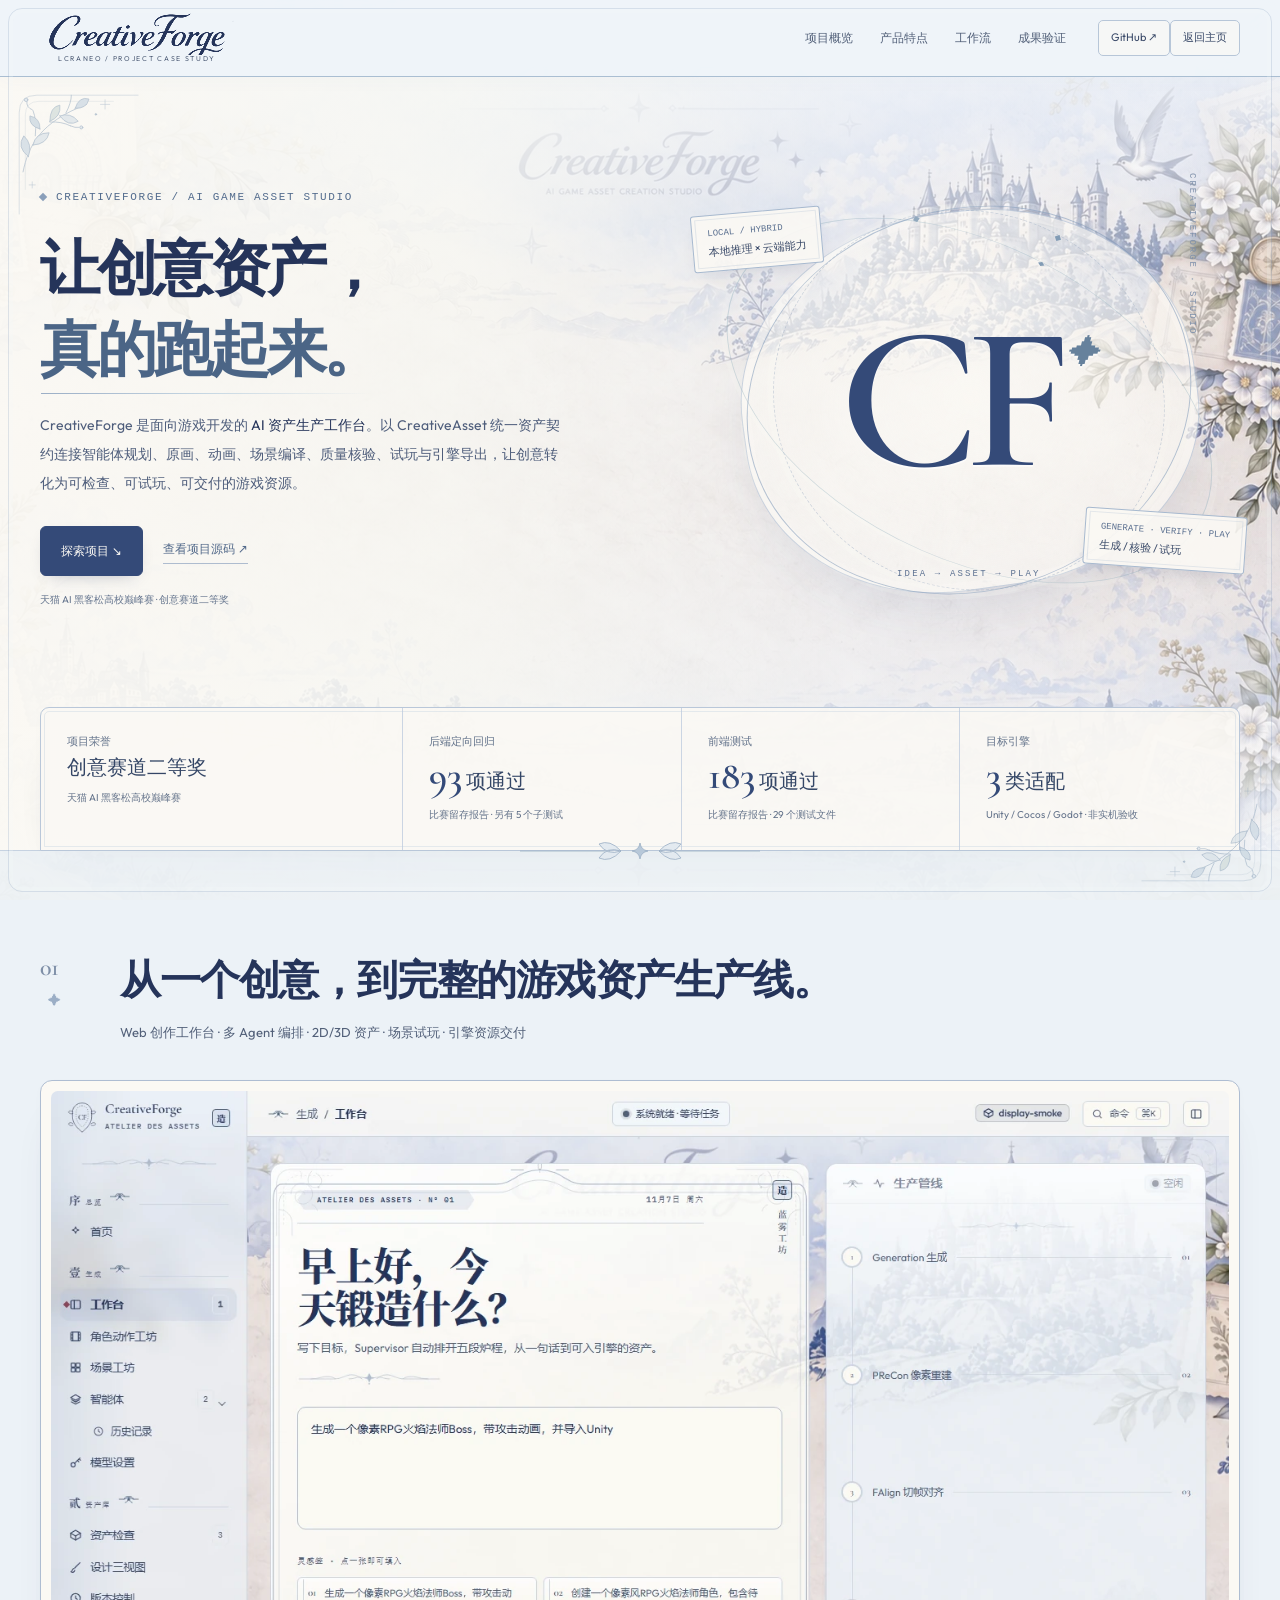
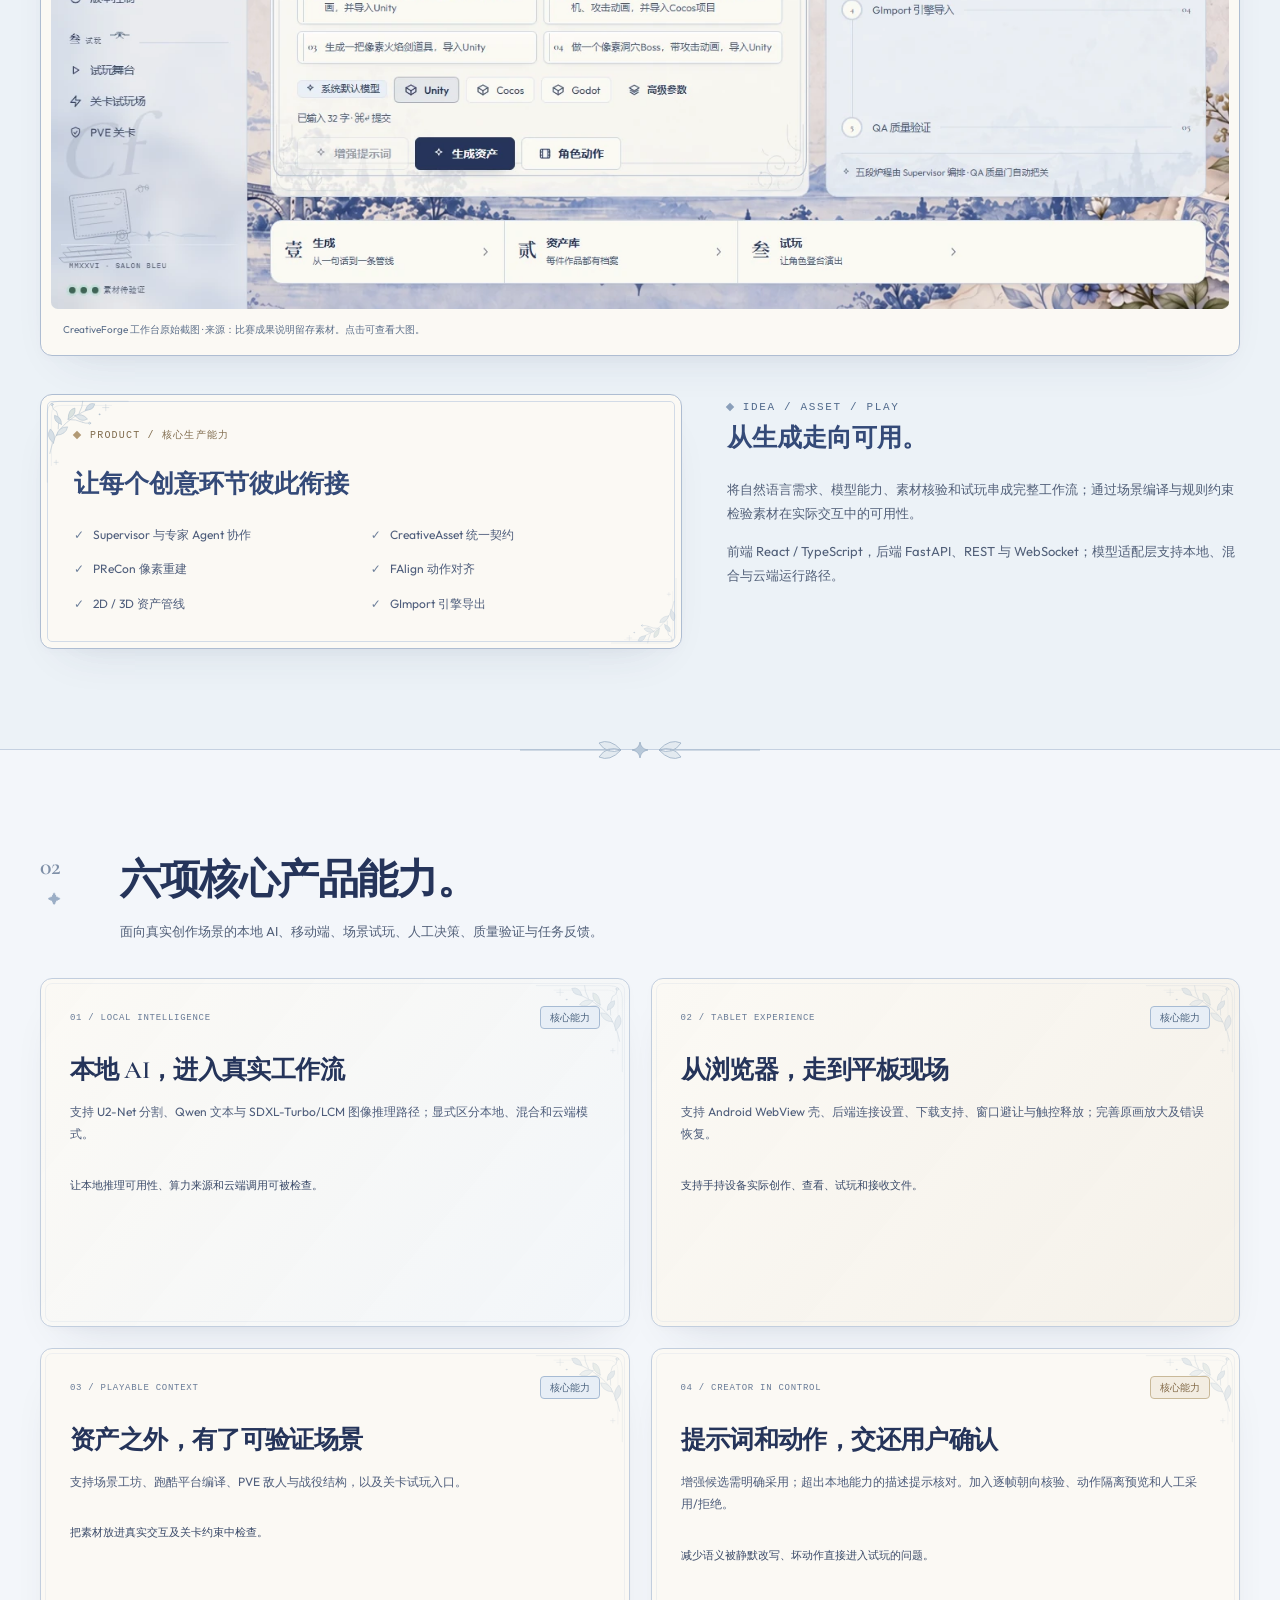
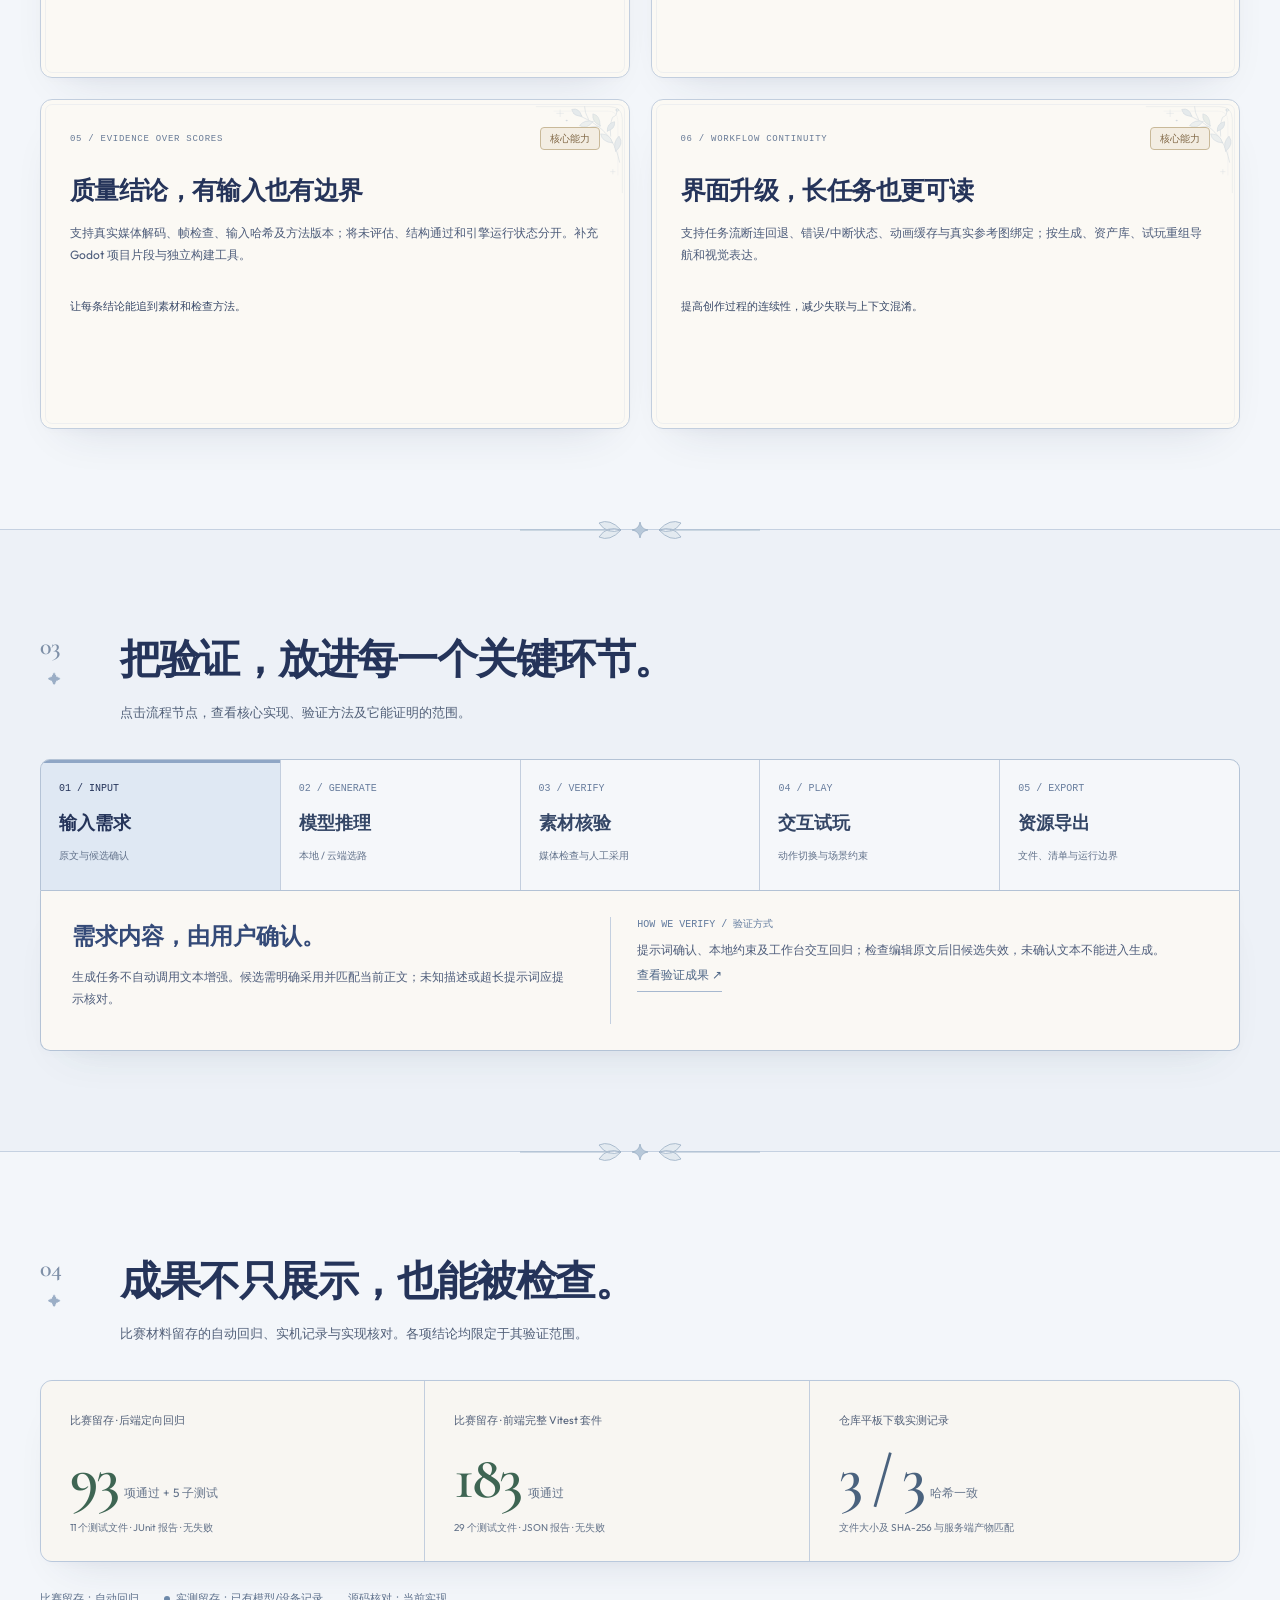
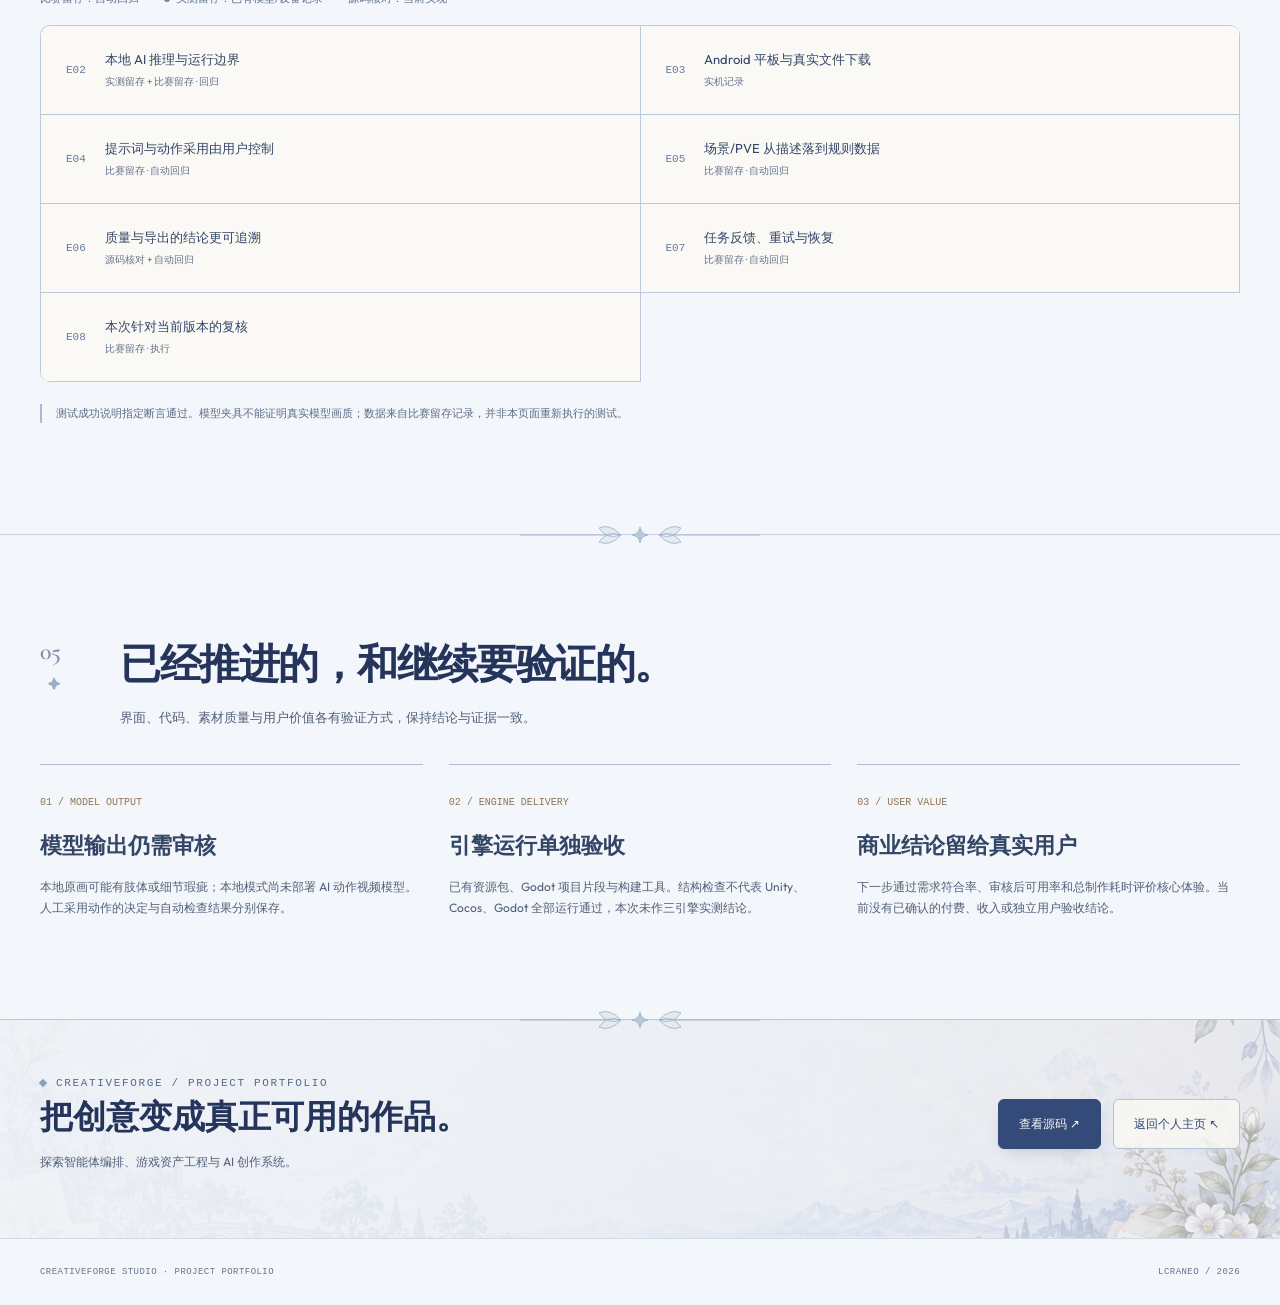
==== commit 2c66475b: "Replace dark project page with original illustrated CreativeForge design" ====
--- a/creativeforge/index.html
+++ b/creativeforge/index.html
@@ -1,110 +1,155 @@
 <!DOCTYPE html>
+
 <html lang="zh-CN">
 <head>
-<meta charset="UTF-8"><meta name="viewport" content="width=device-width, initial-scale=1">
-<meta name="theme-color" content="#080c11">
-<meta name="description" content="CreativeForge — 从创意到可试玩游戏资产的 AI 创作工作台。">
-<title>CreativeForge · Lcraneo Projects</title>
+<meta charset="utf-8"/>
+<meta content="width=device-width,initial-scale=1" name="viewport"/>
+<meta name="description" content="CreativeForge — AI 游戏资产生产工作台、项目成果与技术验证。"/>
+<meta content="default-src 'none'; img-src data:; font-src data:; style-src 'unsafe-inline'; script-src 'self' 'unsafe-inline'; base-uri 'none'; form-action 'none'; connect-src 'none'" http-equiv="Content-Security-Policy"/>
+<title>CreativeForge · 项目作品集 | Lcraneo</title>
 <style>
-:root{color-scheme:dark;--bg:#101010;--panel:#191919;--edge:#343434;--text:#f4f4f4;--muted:#b0b0b0;--soft:#777;--mono:ui-monospace,SFMono-Regular,Consolas,monospace;--sans:Inter,-apple-system,BlinkMacSystemFont,"Segoe UI","Microsoft YaHei",sans-serif}
-*{box-sizing:border-box}html{scroll-behavior:smooth;scroll-padding-top:95px}body{margin:0;background:var(--bg);color:var(--text);font:15px/1.8 var(--sans)}a{color:inherit;text-decoration:none}button{font:inherit;cursor:pointer}img{max-width:100%;display:block}button:focus-visible,a:focus-visible{outline:2px solid #fff;outline-offset:4px}.wrap{width:min(1160px,calc(100% - 56px));margin:auto}.nav{position:sticky;top:0;z-index:5;background:#101010ed;backdrop-filter:blur(16px);border-bottom:1px solid var(--edge)}.nav-inner{min-height:67px;display:flex;justify-content:space-between;align-items:center;gap:20px}.brand{font:600 13px var(--mono);letter-spacing:.1em}.brand b{border:1px solid #bbb;padding:6px 9px;margin-right:12px}.nav-links{display:flex;gap:26px;font-size:12px;color:#bbb}.nav a:hover{color:#fff}.mono,.kicker,.meta{font:11px/1.6 var(--mono);letter-spacing:.09em;color:var(--muted)}.hero{padding:60px 0 48px}.hero-top{display:flex;justify-content:space-between;border-bottom:1px solid var(--edge);padding-bottom:18px}.hero-grid{display:grid;grid-template-columns:1.05fr .95fr;gap:56px;align-items:center;padding:65px 0 40px}.hero h1{font-size:clamp(57px,9vw,116px);letter-spacing:-.09em;line-height:.91;margin:22px 0}.hero h1 span{display:block;color:#aaa}.hero h2{font-size:clamp(23px,3.2vw,41px);letter-spacing:-.045em;line-height:1.35;margin:25px 0 14px}.hero p{max-width:550px;color:#bcbcbc}.actions{display:flex;gap:12px;flex-wrap:wrap;margin-top:28px}.btn{padding:12px 20px;background:#eee;color:#111;font-size:13px;font-weight:600;border:1px solid #eee}.btn.secondary{background:transparent;color:#eee;border-color:#555}.btn:hover{opacity:.82}.hero-visual{position:relative;min-height:400px;border:1px solid var(--edge);overflow:hidden;background:#222;display:grid;place-items:center}.hero-visual img{position:absolute;width:100%;height:100%;object-fit:cover;opacity:.45;filter:grayscale(1)}.hero-visual:after{content:"";position:absolute;inset:0;background:linear-gradient(0deg,#111b,transparent 60%)}.hero-visual .wordmark{position:relative;z-index:1;text-align:center;text-shadow:0 2px 25px #000}.wordmark strong{font-size:clamp(38px,5vw,64px);letter-spacing:-.08em;line-height:1}.wordmark span{display:block;font:10px var(--mono);letter-spacing:.22em;margin-top:20px}.visual-foot{position:absolute;z-index:2;bottom:16px;left:16px;font:10px var(--mono);color:#ddd}.award{display:inline-flex;gap:10px;align-items:center;padding:7px 12px;border:1px solid #5b5b5b;font-size:12px}.stats{display:grid;grid-template-columns:repeat(4,1fr);border:1px solid var(--edge)}.stat{padding:23px 24px;border-right:1px solid var(--edge)}.stat:last-child{border:0}.stat strong{display:block;font-size:clamp(26px,4vw,45px);letter-spacing:-.05em;line-height:1.2}.stat span{color:#aaa;font-size:12px}.section{padding:90px 0 0}.kicker{display:flex;justify-content:space-between;gap:12px;border-top:1px solid var(--edge);padding-top:14px}.heading{display:grid;grid-template-columns:1.2fr .8fr;align-items:end;gap:25px;margin:34px 0}.heading h2{font-size:clamp(30px,4.5vw,55px);line-height:1.15;letter-spacing:-.055em;margin:0}.heading p{color:#aaa;margin:0;font-size:14px}.grid{display:grid;grid-template-columns:repeat(3,1fr);gap:14px}.card{background:var(--panel);border:1px solid var(--edge);padding:23px;min-height:220px}.card .index{font:12px var(--mono);color:#aaa}.card h3{font-size:20px;line-height:1.4;margin:26px 0 8px;letter-spacing:-.03em}.card p{font-size:13px;color:#b7b7b7;margin:0}.tags{display:flex;flex-wrap:wrap;gap:7px;margin:18px 0 0}.tag{font:10px var(--mono);border:1px solid #494949;padding:5px 8px;color:#c8c8c8}.flow{display:grid;grid-template-columns:repeat(5,1fr);gap:10px}.step{position:relative;padding:20px 16px;border:1px solid #474747;background:#181818;min-height:150px}.step strong{display:block;font-size:16px;margin:10px 0}.step p{font-size:11px;color:#b5b5b5;margin:0}.step:not(:last-child):after{content:"→";position:absolute;right:-12px;top:50%;z-index:2;background:#101010;color:#ddd;padding:0 2px}.architecture{margin-top:18px;border:1px solid var(--edge);padding:22px;background:#151515}.arch-row{display:grid;grid-template-columns:155px 1fr;gap:14px;align-items:center;padding:14px 0;border-bottom:1px solid #333}.arch-row:last-child{border:0}.arch-row>span{font:11px var(--mono);color:#aaa}.arch-nodes{display:flex;gap:8px;flex-wrap:wrap}.node{padding:7px 11px;border:1px solid #3e3e3e;font-size:12px}.node.emph{background:#eee;color:#111;border-color:#eee}.gallery{display:grid;grid-template-columns:1.5fr 1fr;gap:15px}.gallery figure{margin:0;background:#191919;border:1px solid var(--edge);overflow:hidden}.gallery figure img{width:100%;height:280px;object-fit:contain;background:#252525}.gallery figcaption{padding:16px;font-size:12px;color:#bbb}.gallery figcaption strong{display:block;color:#fff;font-size:16px;margin-bottom:6px}.asset-strip{display:grid;grid-template-columns:repeat(3,1fr);gap:10px;padding:18px}.asset-strip img{width:100%;height:150px;object-fit:contain;background:#262626}.evidence{border:1px solid var(--edge)}.evidence details{border-bottom:1px solid var(--edge);padding:0 22px;background:#151515}.evidence details:last-child{border:0}.evidence summary{cursor:pointer;display:grid;grid-template-columns:80px 1fr auto;align-items:center;gap:16px;padding:20px 0;list-style:none}.evidence summary::-webkit-details-marker{display:none}.evidence summary:after{content:"+";font-size:22px;color:#aaa}.evidence details[open] summary:after{content:"−"}.evidence summary span{font:10px var(--mono);color:#aaa}.evidence summary strong{font-size:15px}.evidence .detail{padding:0 0 20px 96px;color:#b7b7b7;font-size:13px}.detail b{color:#eee}.note{padding:20px;border-left:2px solid #aaa;background:#191919;color:#b9b9b9;font-size:13px;margin-top:18px}.bottom{margin:90px auto 0;padding:40px 0 70px;border-top:1px solid var(--edge);display:flex;justify-content:space-between;align-items:center;gap:20px}.bottom h2{margin:0;font-size:32px;letter-spacing:-.04em}.bottom p{color:#aaa;margin:6px 0}.footer{border-top:1px solid var(--edge);padding:20px 0;color:#888;font:11px var(--mono);display:flex;justify-content:space-between}.lightbox{display:none;position:fixed;inset:0;z-index:20;background:#000e;align-items:center;justify-content:center;padding:30px}.lightbox.open{display:flex}.lightbox img{max-height:85vh;max-width:92vw;object-fit:contain}.lightbox button{position:absolute;right:20px;top:20px;color:#fff;background:#222;border:1px solid #777;padding:8px 15px}.zoom{cursor:zoom-in}@media(max-width:800px){.wrap{width:calc(100% - 32px)}.nav-links{display:none}.hero{padding-top:30px}.hero-grid{grid-template-columns:1fr;gap:26px;padding:35px 0 24px}.hero-visual{min-height:290px}.stats{grid-template-columns:1fr 1fr}.stat:nth-child(2){border-right:0}.stat:nth-child(-n+2){border-bottom:1px solid var(--edge)}.section{padding-top:62px}.heading{grid-template-columns:1fr;gap:12px}.grid{grid-template-columns:1fr}.card{min-height:0}.flow{grid-template-columns:1fr}.step{min-height:0}.step:not(:last-child):after{content:"↓";right:20px;top:auto;bottom:-16px}.arch-row{grid-template-columns:1fr;gap:8px}.gallery{grid-template-columns:1fr}.gallery figure img{height:240px}.evidence summary{grid-template-columns:50px 1fr auto;gap:8px}.evidence .detail{padding-left:0}.bottom{display:block;margin-top:60px}.footer{flex-wrap:wrap;gap:10px}.asset-strip img{height:90px}}@media(prefers-reduced-motion:reduce){html{scroll-behavior:auto}}
+:root{color-scheme:dark;--bg:#080c11;--panel:#10171f;--line:#24313c;--ink:#edf2f4;--muted:#9aaab7;--cyan:#7fe2e6;--lime:#d4ed97;--amber:#efbd87;--max:1240px;--mono:Consolas,'SFMono-Regular',monospace;--sans:'Microsoft YaHei','PingFang SC',system-ui,sans-serif}
+*{box-sizing:border-box}html{scroll-behavior:smooth;scroll-padding-top:90px}body{margin:0;background:var(--bg);color:var(--ink);font:15px/1.8 var(--sans);overflow-x:hidden}button,a,input{touch-action:manipulation}button,a{ -webkit-tap-highlight-color:transparent}button{font:inherit;cursor:pointer}button:focus-visible,a:focus-visible,input:focus-visible{outline:2px solid var(--cyan);outline-offset:5px}a{color:inherit;text-decoration:none}button{color:inherit}::selection{color:var(--bg);background:var(--cyan)}.wrap{width:min(var(--max),calc(100% - 80px));margin:auto}.muted{color:var(--muted)}.mono{font-family:var(--mono)}.eyebrow{font:11px/1.6 var(--mono);letter-spacing:.15em;text-transform:uppercase;color:var(--cyan)}.eyebrow::before{content:'';display:inline-block;width:7px;height:7px;background:var(--cyan);margin-right:10px;box-shadow:0 0 15px #7fe2e64a}.topbar{height:77px;position:sticky;top:0;z-index:20;background:#080c11ee;border-bottom:1px solid var(--line);backdrop-filter:blur(16px)}.nav-inner{height:100%;display:flex;align-items:center;gap:32px}.brand{display:flex;gap:12px;align-items:center;margin-right:auto}.brand-mark{width:34px;height:36px;border:1px solid var(--cyan);display:grid;place-items:center;font:17px var(--mono);clip-path:polygon(0 0,78% 0,100% 21%,100% 100%,0 100%);color:var(--cyan)}.brand-name{font-size:14px;font-weight:700;letter-spacing:.05em}.brand-name small{display:block;font:9px/1.5 var(--mono);letter-spacing:.18em;color:var(--muted)}nav{display:flex;gap:27px;font-size:12px;color:#b1bdc7}nav a:hover,nav a[aria-current=true]{color:var(--cyan)}.mini-button{border:1px solid #344550;background:transparent;border-radius:3px;font-size:11px;padding:7px 12px}.mini-button:hover{border-color:var(--cyan);background:#15232c}.progress{position:absolute;left:0;bottom:-1px;height:2px;width:0;background:var(--cyan)}.hero{position:relative;padding:91px 0 0;min-height:710px;isolation:isolate}.hero::before{content:'';position:absolute;z-index:-1;inset:0;background:radial-gradient(ellipse at 85% 43%,#203c4c66,transparent 54%),linear-gradient(90deg,transparent 49.9%,#24313c30 50%,transparent 50.1%);background-size:auto,86px 100%}.hero-grid{display:grid;grid-template-columns:1.13fr 1fr;gap:38px;align-items:center}.hero h1{font-size:clamp(45px,4.2vw,67px);font-weight:750;line-height:1.25;letter-spacing:-.045em;margin:24px 0}.hero h1 em{font-style:normal;color:var(--cyan)}.hero-copy{font-size:15px;line-height:1.95;color:#aabac5;max-width:540px}.hero-copy strong{color:#e0e9ed;font-weight:500}.version-line{display:inline-flex;align-items:center;gap:11px;margin-top:21px;font:11px var(--mono);color:#b3c1ca}.version-line span{padding:7px 10px;border:1px solid #35444c}.version-line .end{color:var(--cyan);border-color:#56888a;background:#182b30}.hero-actions{display:flex;gap:20px;align-items:center;margin:29px 0 14px}.button{display:inline-flex;align-items:center;justify-content:center;gap:24px;border:1px solid var(--cyan);background:var(--cyan);color:#09252b;font-size:12px;font-weight:700;padding:13px 20px;min-height:44px;border-radius:3px}.button:hover{background:#a6f0f2}.button.secondary{background:transparent;color:var(--ink);border-color:#3a4b57}.subtle-link{font-size:12px;color:#d7e0e6;border-bottom:1px solid #55636d;padding-bottom:3px}.hero-art{position:relative;aspect-ratio:1.08;display:grid;place-items:center;margin-top:-25px;user-select:none}.orbit{position:absolute;width:88%;aspect-ratio:1;border:1px solid #5f899946;border-radius:50%;transform:rotate(-22deg) scaleY(.77)}.orbit.two{width:70%;transform:rotate(41deg) scaleY(.85);border-style:dashed;animation:orbit 60s linear infinite}.orbit.three{width:98%;transform:rotate(40deg) scaleY(.49);border-color:#435f7033}.orbit::before{content:'';position:absolute;top:0;left:50%;width:7px;height:7px;border-radius:50%;background:var(--cyan);box-shadow:0 0 22px var(--cyan)}.project-mark{display:flex;align-items:baseline;position:relative;font:clamp(130px,15vw,215px)/1 var(--mono);letter-spacing:-.11em;color:#ecf3f2;text-shadow:0 15px 90px #7fe2e61b}.project-mark small{font:25px var(--mono);color:var(--cyan);letter-spacing:0;align-self:flex-start;margin:29px 0 0 13px}.art-caption{position:absolute;bottom:15%;font:10px var(--mono);letter-spacing:.24em;color:#a9c5d0}.art-note{position:absolute;background:#0e1b23eb;border:1px solid #3a5966;padding:10px 13px;font:10px/1.6 var(--mono);box-shadow:0 16px 36px #0006}.art-note span{display:block;font:11px var(--sans);margin-top:4px;color:#d3e3e9}.note-one{left:0;top:12%;transform:rotate(-4deg)}.note-two{right:-2%;bottom:20%;transform:rotate(3deg)}.art-corner{position:absolute;right:8%;top:3%;font:9px var(--mono);color:#718b9b;writing-mode:vertical-rl;letter-spacing:.22em}.hero-strip{display:grid;grid-template-columns:1.3fr repeat(3,1fr);margin-top:37px;border-top:1px solid var(--line);border-bottom:1px solid var(--line);background:#0b1118aa}.strip-item{padding:22px 28px;border-right:1px solid var(--line)}.strip-item:first-child{padding-left:0}.strip-item:last-child{border:0}.strip-item span{display:block;font-size:11px;color:var(--muted)}.strip-item strong{display:block;font-size:21px;line-height:1.5;font-weight:550}.strip-item strong b{font:31px var(--mono);font-weight:400;color:var(--cyan)}.strip-item small{font-size:10px;color:#738a9a}.section{padding:100px 0;position:relative}.section + .section{border-top:1px solid var(--line)}.section-heading{display:grid;grid-template-columns:62px 1fr;gap:18px;margin-bottom:35px}.section-number{font:15px var(--mono);color:var(--cyan);padding-top:9px}.section-number::after{content:'';display:block;width:28px;height:1px;background:#5b7885;margin-top:17px}.section-heading h2{font-size:clamp(29px,3.1vw,43px);line-height:1.4;font-weight:600;letter-spacing:-.04em;margin:0 0 9px}.section-heading p{color:var(--muted);margin:0;font-size:13px;max-width:850px}.baseline-grid{display:grid;grid-template-columns:1.25fr 1fr;gap:45px;align-items:start}.baseline-panel{border:1px solid #354550;background:linear-gradient(130deg,#16212b,#0e151c);padding:31px;position:relative}.panel-title{display:flex;align-items:center;gap:10px;font:11px var(--mono);color:var(--amber);letter-spacing:.12em}.panel-title i{display:block;width:7px;height:7px;background:var(--amber);border-radius:50%}.baseline-panel h3{font-size:22px;font-weight:500;margin:20px 0 17px}.base-list{display:grid;grid-template-columns:1fr 1fr;gap:13px 20px;list-style:none;padding:0;margin:0}.base-list li{font-size:12px;color:#aebec9;display:flex;gap:9px}.base-list li::before{content:'✓';color:var(--amber)}.baseline-footer{margin-top:25px;border-top:1px solid #354550;padding-top:17px;font-size:11px;color:#8397a4}.inherit{padding-top:5px}.inherit h3{font-size:25px;font-weight:500;margin:0 0 17px}.inherit p{font-size:13px;color:#a6b7c2;margin:0 0 15px}.inherit strong{color:var(--cyan);font-weight:500}.inherit .text-button{margin-top:10px}.text-button{border:0;background:transparent;padding:0 0 5px;color:var(--cyan);font-size:12px;text-align:left;border-bottom:1px solid #39616b;display:inline-flex;align-items:center;gap:24px}.text-button:hover{color:#c4f6f6}.micro{font:10px/1.8 var(--mono);color:#7d94a3}.screenshot-section{background:#0d131a}.compare-toolbar{display:flex;justify-content:space-between;align-items:center;gap:20px;margin-bottom:15px}.tabs{display:flex;padding:4px;border:1px solid #344653;border-radius:4px;background:#0b1118}.tabs button{border:0;background:none;color:#9aafbc;font-size:12px;padding:7px 17px;border-radius:2px}.tabs button[aria-pressed=true]{background:#223945;color:#bcebed}.compare-hint{color:#829ba9;font-size:11px}.compare-frame{position:relative;aspect-ratio:16/9;overflow:hidden;background:#19232d;border:1px solid #3b5663;border-radius:4px;--split:50%}.compare-frame img{display:block;width:100%;height:100%;object-fit:contain;background:#18232d}.comparison-base,.comparison-overlay{position:absolute;inset:0}.comparison-overlay{clip-path:inset(0 calc(100% - var(--split)) 0 0)}.compare-label{position:absolute;top:19px;padding:7px 12px;font:10px var(--mono);backdrop-filter:blur(10px);border:1px solid #6c7d8b88;background:#142432e8;color:#f3f6f8;z-index:3}.compare-label.before{right:20px}.compare-label.after{left:20px;color:var(--cyan);border-color:#7fe2e6aa}.compare-divider{position:absolute;z-index:4;left:var(--split);height:100%;width:2px;background:var(--cyan);box-shadow:0 0 22px #09283480;pointer-events:none}.compare-divider::after{content:'‹  ›';white-space:nowrap;position:absolute;top:50%;left:1px;transform:translate(-50%,-50%);height:42px;width:43px;border:1px solid var(--cyan);border-radius:50%;background:#0d2635;color:var(--cyan);display:grid;place-items:center;font-size:20px}.compare-range{position:absolute;inset:0;z-index:5;width:100%;height:100%;margin:0;opacity:0;cursor:ew-resize}.compare-range:focus-visible{opacity:.15;outline:2px solid var(--cyan)}.compare-caption{font-size:10px;color:#8498a6;margin:12px 0 0;line-height:1.8}.comparison-grid{margin-top:37px;display:grid;grid-template-columns:1fr 1fr 1fr;border:1px solid var(--line)}.change-point{padding:22px 24px;border-right:1px solid var(--line)}.change-point:last-child{border:0}.change-point strong{display:block;font-size:14px;font-weight:500;color:#e1eaf0;margin-bottom:7px}.change-point p{margin:0;color:#92a6b4;font-size:12px}.features-top{display:flex;align-items:center;justify-content:space-between;gap:25px;margin-bottom:22px}.filter{display:flex;gap:9px}.filter button{font-size:11px;border:1px solid #344751;border-radius:30px;background:none;color:#aabcc8;padding:7px 16px}.filter button[aria-pressed=true]{color:#10272b;background:var(--cyan);border-color:var(--cyan)}.filter-status{font-size:11px;color:var(--muted)}.features{display:grid;grid-template-columns:repeat(2,minmax(0,1fr));gap:16px}.feature{padding:27px 29px 25px;background:#10171f;border:1px solid #283743;display:flex;flex-direction:column;min-height:330px;border-radius:4px;transition:border-color .2s,transform .2s}.feature:hover{border-color:#5d8591;transform:translateY(-3px)}.feature[hidden]{display:none}.feature.wide{background:radial-gradient(ellipse at 100% 0,#1f4a5540,transparent 70%),#10171f;min-height:349px}.feature.wide:nth-child(2){background:radial-gradient(ellipse at 100% 0,#5c49342e,transparent 70%),#10171f}.feature-top{display:flex;justify-content:space-between;align-items:center;gap:15px}.serial{font:9px var(--mono);letter-spacing:.1em;color:#8ba3b2}.tag{font-size:10px;line-height:1.7;padding:2px 9px;white-space:nowrap;border:1px solid}.tag.new{color:var(--cyan);border-color:#3c757b;background:#163139}.tag.improved{color:var(--amber);border-color:#725438;background:#30251d}.feature h3{font-size:23px;font-weight:500;line-height:1.45;margin:23px 0 12px;letter-spacing:-.025em}.feature-after{color:#b8c8d3;font-size:12px;margin:0 0 17px;line-height:1.9}.feature-before{font-size:11px;color:#839aaa;border-left:2px solid #435563;padding-left:12px;margin-bottom:4px}.feature-before span{display:block;font:9px var(--mono);color:#798d9b;margin-bottom:3px}.feature-value{font-size:11px;color:#d1e0e9;margin:13px 0 20px}.feature .text-button{align-self:flex-start;margin-top:auto}.pipeline-section{background:#0d141c}.flow{display:grid;grid-template-columns:repeat(5,1fr);gap:1px;border:1px solid #344855;background:#344855}.flow-step{background:#111c26;padding:23px 18px;border:0;text-align:left;position:relative}.flow-step[aria-selected=true]{background:#24434c;box-shadow:inset 0 2px var(--cyan)}.flow-step span{display:block;font:10px var(--mono);color:#7399a9;margin-bottom:13px}.flow-step strong{display:block;font-size:15px;font-weight:500;color:#daeaef}.flow-step small{font-size:10px;color:#8ea7b6}.flow-step[aria-selected=true] span,.flow-step[aria-selected=true] strong{color:#c0f5f4}.flow-detail{border:1px solid #344855;border-top:0;background:#111b24;padding:26px 31px;display:grid;grid-template-columns:1fr 1.2fr;gap:40px;min-height:160px}.flow-detail h3{font-size:20px;font-weight:500;margin:0 0 8px}.flow-detail p{font-size:12px;color:#a6bdca;margin:0}.flow-check{border-left:1px solid #3b5260;padding-left:26px}.flow-check strong{font:10px var(--mono);color:var(--cyan);display:block;margin-bottom:8px}.test-scoreboard{display:grid;grid-template-columns:1fr 1fr 1.12fr;gap:1px;background:#2e414e;border:1px solid #2e414e;margin-bottom:27px}.test-tile{background:#111b24;padding:24px 29px}.test-tile .label{font-size:11px;color:#a4b8c6}.test-tile .num{font:47px/1.25 var(--mono);margin:11px 0 5px;color:var(--lime);letter-spacing:-.04em}.test-tile .num small{font:12px var(--sans);color:#9bb2c0;letter-spacing:0;margin-left:7px}.test-tile p{font-size:10px;color:#839fae;margin:0}.test-tile:nth-child(3) .num{color:var(--cyan)}.evidence-legend{display:flex;gap:25px;align-items:center;font-size:11px;color:#8ca3b1;margin:17px 0}.dot{display:inline-block;width:6px;height:6px;background:var(--cyan);margin-right:6px;border-radius:50%}.dot.code{background:var(--amber)}.dot.test{background:var(--lime)}.evidence-grid{display:grid;grid-template-columns:1fr 1fr;border-top:1px solid var(--line);border-left:1px solid var(--line)}.evidence-card{border:0;border-right:1px solid var(--line);border-bottom:1px solid var(--line);background:#101820;padding:23px 25px;display:flex;align-items:center;gap:19px;text-align:left}.evidence-card:hover{background:#1b2a34}.evidence-number{font:11px var(--mono);color:var(--cyan)}.evidence-main{flex:1}.evidence-main strong{display:block;font-size:13px;font-weight:500;line-height:1.6}.evidence-main small{display:block;color:#829ba9;font-size:10px;margin-top:3px}.evidence-arrow{color:#8fabb9}.scope-note{font-size:11px;color:#8ba1af;border-left:2px solid #4d6c7a;padding-left:14px;margin-top:22px}.source-counts{display:flex;gap:36px;margin:27px 0 18px}.source-counts strong{font:29px var(--mono);color:#c7e2e8}.source-counts small{display:block;font-size:10px;color:#91a5b2}.source-counts strong.amber{color:var(--amber)}.source-strip{display:grid;grid-template-columns:auto 1fr auto;align-items:center;gap:25px;margin-top:35px;border:1px solid #34454e;padding:23px 26px;background:#101820}.source-strip strong{font-size:13px;font-weight:500}.source-strip p{font-size:11px;color:#91a5b4;margin:2px 0 0}.boundary{display:grid;grid-template-columns:1fr 1fr 1fr;gap:26px}.boundary-item{border-top:1px solid #516473;padding-top:21px}.boundary-item span{font:10px var(--mono);color:var(--amber)}.boundary-item h3{font-size:17px;font-weight:500;margin:14px 0 9px}.boundary-item p{font-size:12px;color:#93aab8;margin:0}.closing{padding:55px 0 65px;background:#121f29;border-top:1px solid #344c5b}.closing-inner{display:flex;justify-content:space-between;align-items:center;gap:30px}.closing h2{font-size:28px;line-height:1.5;font-weight:500;margin:0 0 9px}.closing p{font-size:12px;color:#9cb3c1;margin:0}.closing-actions{display:flex;gap:12px;flex-shrink:0}.footer{padding:25px 0;font:9px/1.8 var(--mono);color:#6f899b;letter-spacing:.05em}.footer .wrap{display:flex;justify-content:space-between;gap:30px}.dialog{max-width:760px;width:calc(100% - 40px);max-height:86vh;padding:0;color:var(--ink);border:1px solid #547684;background:#111c25;border-radius:5px}.dialog::backdrop{background:#02080bd9;backdrop-filter:blur(7px)}.dialog-top{display:flex;justify-content:space-between;align-items:center;padding:17px 26px;border-bottom:1px solid #3c535f;position:sticky;top:0;background:#111c25;z-index:1}.dialog-content{padding:22px 28px 30px}.dialog-content h2{font-size:25px;font-weight:500;line-height:1.45;margin:0 0 14px}.dialog-content h3{font-size:12px;font-weight:500;color:var(--cyan);margin:23px 0 7px}.dialog-content p{font-size:12px;color:#b8cbd7;line-height:1.95;margin:7px 0}.dialog-content pre{font:11px/1.8 var(--mono);background:#071017;border:1px solid #2b4452;white-space:pre-wrap;overflow-wrap:anywhere;padding:17px;color:#bdd4df}.source-path{display:block;padding:5px 0;font:10px/1.8 var(--mono);color:#a6bdce;overflow-wrap:anywhere}.dialog-boundary{border-left:2px solid var(--amber);padding-left:15px}.presentation-controls{position:fixed;right:25px;bottom:23px;z-index:25;display:none;gap:12px;align-items:center;background:#142832f2;border:1px solid #527d89;padding:8px 12px;border-radius:5px;font:11px var(--mono);box-shadow:0 10px 50px #0008}.presentation-controls button{background:transparent;border:0;padding:5px 9px;color:var(--cyan);min-width:35px}.presenting .presentation-controls{display:flex}.presenting nav{opacity:.5}.toast{position:fixed;bottom:26px;left:50%;transform:translate(-50%,12px);padding:10px 20px;background:#c5e9e5;color:#153d45;font-size:12px;border-radius:3px;z-index:40;opacity:0;pointer-events:none;transition:.2s}.toast.show{opacity:1;transform:translate(-50%,0)}noscript p{padding:15px;background:#253b45}.inline-note{font-size:10px;color:#748e9e;margin-top:15px}.sr-only{position:absolute;width:1px;height:1px;padding:0;overflow:hidden;clip:rect(0,0,0,0);white-space:nowrap;border:0}
+@keyframes orbit{to{transform:rotate(401deg) scaleY(.85)}}
+@media(min-width:1600px){.hero{padding-top:110px}.hero-art{max-width:570px;justify-self:end;width:100%}}
+@media(max-width:1000px){.wrap{width:calc(100% - 48px)}.nav-inner{gap:18px}nav{gap:18px}.hero{padding-top:65px}.hero-grid{gap:0;grid-template-columns:1.13fr .9fr}.hero h1{font-size:44px}.hero-art{margin:0}.art-note{font-size:8px;padding:9px}.art-note span{font-size:9px}.note-two{right:-6%;bottom:16%}.project-mark{font-size:155px}.hero-strip{grid-template-columns:1.2fr 1fr 1fr 1fr}.strip-item{padding:21px 15px}.strip-item strong{font-size:16px}.strip-item strong b{font-size:27px}.section{padding:75px 0}.baseline-grid{gap:27px}.base-list{grid-template-columns:1fr}.baseline-panel{padding:25px}.feature{padding:24px;min-height:365px}.feature h3{font-size:21px}.flow-step{padding:20px 12px}.flow-step strong{font-size:13px}.source-strip{grid-template-columns:1fr auto;gap:20px}.source-strip .source-counts{grid-column:1/-1;margin:0}.closing-inner{align-items:flex-start;flex-direction:column}.closing-actions{width:100%}}
+@media(max-width:700px){.wrap{width:calc(100% - 36px)}.topbar{height:65px}.nav-inner{gap:12px}.brand{gap:9px}.brand-name{font-size:12px}.brand-name small{font-size:7px}.brand-mark{width:29px;height:31px;font-size:14px}nav{display:none}.nav-actions{display:flex;gap:8px}.mini-button{padding:6px 9px;font-size:10px}#print-top{display:none}.hero{padding:50px 0 0;min-height:0}.hero-grid{grid-template-columns:1fr}.hero h1{font-size:43px;line-height:1.3;margin:20px 0}.hero-copy{font-size:13px;max-width:100%}.version-line{font-size:10px;gap:8px;margin-top:13px}.hero-art{width:80%;max-width:410px;margin:25px auto -13px;aspect-ratio:1.3}.project-mark{font-size:154px}.project-mark small{font-size:20px;margin-top:19px}.art-caption{bottom:9%;font-size:8px}.art-note{padding:7px 9px}.note-one{left:-8%;top:8%}.note-two{right:-9%;bottom:9%}.art-corner{font-size:8px}.hero-actions{gap:19px;margin-top:24px}.button{padding:11px 15px;font-size:11px;gap:16px}.hero-strip{margin-top:31px;grid-template-columns:1fr 1fr}.strip-item{padding:18px 16px!important}.strip-item:nth-child(2){border-right:0}.strip-item:nth-child(-n+2){border-bottom:1px solid var(--line)}.strip-item strong{font-size:15px}.strip-item span{font-size:10px}.section{padding:61px 0}.section-heading{grid-template-columns:32px 1fr;gap:13px;margin-bottom:27px}.section-number{font-size:12px}.section-number::after{width:20px;margin-top:12px}.section-heading h2{font-size:28px;letter-spacing:-.045em}.section-heading p{font-size:12px}.baseline-grid{grid-template-columns:1fr;gap:28px}.base-list{grid-template-columns:1fr 1fr;gap:12px 9px}.base-list li{font-size:11px}.baseline-panel{padding:23px}.inherit h3{font-size:22px}.inherit p{font-size:12px}.compare-toolbar{gap:13px;align-items:flex-start}.tabs{padding:3px}.tabs button{padding:6px 11px;font-size:10px}.compare-hint{font-size:9px;max-width:130px;text-align:right}.compare-frame{aspect-ratio:4/3}.compare-label{font-size:8px;top:10px;padding:5px 7px}.compare-label.before{right:10px}.compare-label.after{left:10px}.compare-divider::after{height:33px;width:34px;font-size:16px}.compare-caption{font-size:9px}.comparison-grid{grid-template-columns:1fr;margin-top:24px}.change-point{border:0;border-bottom:1px solid var(--line);padding:17px 20px}.change-point strong{font-size:13px;margin-bottom:4px}.change-point p{font-size:11px}.features-top{gap:10px}.filter{gap:6px}.filter button{padding:6px 12px;font-size:10px}.filter-status{font-size:10px}.features{grid-template-columns:1fr;gap:13px}.feature,.feature.wide{min-height:0;padding:23px}.feature h3{font-size:22px;margin-top:18px}.feature-after{font-size:12px}.feature-value{margin:14px 0 21px}.serial{font-size:8px}.flow{grid-template-columns:1fr 1fr}.flow-step{padding:15px}.flow-step:last-child{grid-column:1/-1}.flow-step span{margin-bottom:6px}.flow-step small{font-size:9px}.flow-detail{grid-template-columns:1fr;gap:23px;padding:23px}.flow-check{padding-left:15px}.test-scoreboard{grid-template-columns:1fr 1fr}.test-tile{padding:20px}.test-tile:last-child{grid-column:1/-1}.test-tile .num{font-size:39px}.test-tile .num small{font-size:10px}.test-tile:last-child .num{font-size:35px}.evidence-legend{gap:13px;font-size:9px;flex-wrap:wrap}.evidence-grid{grid-template-columns:1fr}.evidence-card{padding:19px 18px;gap:15px}.evidence-main strong{font-size:12px}.source-strip{padding:21px;grid-template-columns:1fr;gap:20px}.source-strip .source-counts{grid-column:auto;gap:27px}.source-counts strong{font-size:27px}.source-strip .text-button{justify-self:start}.boundary{grid-template-columns:1fr;gap:25px}.boundary-item{padding-top:18px}.boundary-item h3{margin-top:9px}.closing{padding:39px 0}.closing h2{font-size:24px}.closing-actions{gap:9px;flex-wrap:wrap}.closing .button{flex:1;white-space:nowrap}.footer .wrap{flex-direction:column;gap:8px}.dialog{width:calc(100% - 24px);max-height:91vh}.dialog-content{padding:20px}.dialog-content h2{font-size:22px}.dialog-top{padding:14px 20px}.presentation-controls{right:13px;bottom:15px;font-size:10px}.scope-note{font-size:10px}.inline-note{font-size:9px}}
+@media(prefers-reduced-motion:reduce){html{scroll-behavior:auto}*,*::before,*::after{animation:none!important;transition:none!important}}
+@media print{:root{color-scheme:light;--bg:white;--panel:#f7f9fa;--ink:#111;--muted:#555;--line:#ccd5dc;--cyan:#075466;--lime:#315d0e;--amber:#6c3e16}body{font-size:10pt;background:white;color:#111}.wrap{width:100%}.topbar,.hero-art,.hero-actions,.compare-toolbar,.compare-range,.compare-divider,.filter,.text-button,.closing-actions,.presentation-controls,.progress,.toast{display:none!important}.hero{padding:20px 0;min-height:0}.hero-grid{display:block}.hero h1{font-size:32pt}.hero-copy,.section-heading p,.feature-after,.feature-before,.feature-value,.inherit p,.baseline-footer,.change-point p,.boundary-item p,.closing p,.scope-note,.compare-caption{color:#333}.hero-strip{margin-top:20px;background:white}.hero-strip .strip-item{padding:14px}.section{padding:24px 0;break-inside:auto}.section-heading{grid-template-columns:30px 1fr;margin-bottom:18px}.section-heading h2{font-size:23pt}.baseline-panel,.feature,.feature.wide,.screenshot-section,.pipeline-section,.test-tile,.evidence-card,.source-strip,.flow-detail,.closing{background:white!important;color:#111}.baseline-panel,.feature,.comparison-grid,.test-scoreboard,.evidence-grid,.source-strip,.boundary-item{break-inside:avoid}.feature h3{font-size:15pt}.feature,.feature.wide{min-height:0;transform:none}.feature[hidden]{display:flex}.features{gap:10px}.feature-top .serial,.base-list li,.feature-before span,.test-tile .label,.test-tile p,.evidence-main small{color:#444}.compare-frame{height:240px;aspect-ratio:auto}.comparison-overlay{clip-path:none;width:50%;}.comparison-base{left:50%}.compare-frame img{object-fit:contain;background:#eee}.compare-label{background:#fff;color:#111;top:4px}.flow-step{background:#edf2f4;color:#111}.flow-step strong,.flow-step[aria-selected=true] strong{color:#111}.flow-step span,.flow-step small{color:#444}.flow-detail{display:block;min-height:0}.flow-check{margin-top:12px}.test-tile .num{font-size:28pt}.evidence-card{padding:13px;box-shadow:none}.tag{background:transparent!important}.tag.new{color:#075466}.tag.improved{color:#6c3e16}.closing{padding:20px 0}.footer{font-size:8pt}.dialog{display:none}.source-strip{margin-top:20px}.boundary{gap:15px}.orbit{display:none}@page{margin:13mm;size:A4}}
+</style>
+<style id="salon-theme">
+/* Reuses CreativeForge Salon Bleu tokens and its existing illustrated backdrop.
+   Screen-only restyle: report copy, metrics, evidence and interactions stay intact. */
+@font-face{font-family:ForgeDisplay;src:url("[data-uri]") format("woff2");font-style:normal;font-weight:600;font-display:swap}
+@font-face{font-family:ForgeSans;src:url("[data-uri]") format("woff2");font-style:normal;font-weight:400;font-display:swap}
+@media screen{
+:root{color-scheme:light;--bg:#f3f6fa;--panel:#fbf9f4;--line:#cbd5e3;--ink:#25345a;--muted:#526079;--cyan:#4a627e;--lime:#3e6553;--amber:#866c43;--sans:ForgeSans,'Microsoft YaHei','PingFang SC',system-ui,sans-serif;--display:ForgeDisplay,'Noto Serif SC','Songti SC',SimSun,serif;--scene:url("");--shadow:0 3px 8px #25345a05,0 22px 45px -26px #25345a28;--corner:url("data:image/svg+xml,%3Csvg xmlns='http://www.w3.org/2000/svg' viewBox='0 0 120 120' fill='none'%3E%3Cg stroke='%2393a9c4' stroke-width='1.05' stroke-linecap='round'%3E%3Cpath d='M5 115V29C5 15 15 5 29 5h86M17 97V40c0-13 11-24 24-24h56M29 46c0-10 8-18 18-18s18 8 18 18c0 9-7 17-16 17-7 0-13-5-13-12 0-6 4-10 9-10 4 0 7 2 7 6M64 8c-8 8-9 19-2 25 7 5 16 2 18-7M9 72c12 0 22 10 22 23v20'/%3E%3C/g%3E%3C/svg%3E")}
+body{position:relative;isolation:isolate;background:var(--bg);color:var(--ink);-webkit-font-smoothing:antialiased}
+body::before{content:'';position:fixed;inset:0;z-index:-1;pointer-events:none;background-image:linear-gradient(#f3f6fae8,#fbf9f4ed),var(--scene);background-size:cover;background-position:center}
+::selection{color:#25345a;background:#d6e1f0}
+button:focus-visible,a:focus-visible,input:focus-visible{outline-color:#6d86a7}
+.topbar{background:#f6f8fbe8;border-color:#bcc9db;box-shadow:0 2px 14px #25345a06}
+.brand{gap:13px}.brand-mark{border:1px solid #93a9c4;clip-path:polygon(50% 0,96% 15%,92% 70%,50% 100%,8% 70%,4% 15%);width:33px;height:41px;color:#344a78;font-family:var(--display);font-size:20px;background:#fbf9f4}
+.brand-name{font-family:var(--display);font-size:21px;letter-spacing:.01em;font-weight:600}.brand-name small{font-size:8px;color:#526079;letter-spacing:.16em}
+nav{color:#526079}nav a:hover,nav a[aria-current=true]{color:#25345a}
+.mini-button{border-color:#b7c6d8;background:#fbf9f48c;color:#394968;border-radius:5px}.mini-button:hover{border-color:#7f97b5;background:#eaf0f6}
+.progress{background:linear-gradient(90deg,#a8bad2,#587294,#b7a082)}
+.eyebrow{color:#526b8d;letter-spacing:.15em}.eyebrow::before{width:6px;height:6px;transform:rotate(45deg);background:#8a9fba;box-shadow:none}
+.hero{padding-top:83px;padding-bottom:0}
+.hero::before{inset:0;opacity:1;background-image:linear-gradient(90deg,#fbf9f4f7 0%,#f9f9f4d1 35%,#f3f6fa60 70%,#f3f6fa24 100%),linear-gradient(180deg,#f3f6fae8 0%,#f3f6fa52 24%,#f3f6fa00 55%,#f3f6fae8 100%),var(--scene);background-size:cover;background-position:center 44%;border-bottom:1px solid #c6d2e1}
+.hero-grid{gap:45px}.hero-grid>div:first-child{position:relative;padding:16px 0 10px}
+.hero h1{font-family:var(--display);font-size:clamp(49px,4.7vw,72px);line-height:1.35;letter-spacing:-.055em;font-weight:600;color:#25345a;margin:22px 0 20px}
+.hero h1 em{color:#4b6586;position:relative}
+.hero h1 em::after{content:'';position:absolute;height:1px;left:1px;right:3%;bottom:-7px;background:linear-gradient(90deg,#9baec6,#c8b89a,transparent)}
+.hero-copy{color:#4e5d7b;line-height:2.05;font-size:14px;max-width:525px}.hero-copy strong{color:#25345a;font-weight:500}
+.version-line{color:#63748f}.version-line span{border-color:#bdcadc;background:#fbf9f4bc;border-radius:4px;padding:8px 12px}.version-line .end{border-color:#93a9c4;background:#e3ebf4c9;color:#344a78}
+.button{background:#344a78;border-color:#344a78;color:#fbf9f4;box-shadow:0 6px 18px -10px #25345a6b;border-radius:6px;font-weight:500}.button:hover{background:#435e8d;border-color:#435e8d}.button.secondary{background:#fbf9f4cc;color:#344a78;border-color:#b3c3d8;box-shadow:none}.button.secondary:hover{background:#e8eef5}
+.subtle-link{color:#52698a;border-color:#aebccf}.inline-note{color:#65758e}
+.hero-art{margin-top:-2px;aspect-ratio:1.12}
+.hero-art::before{content:'';position:absolute;inset:11% 8%;background:radial-gradient(ellipse,#fbf9f4e8,#fbf9f490 70%,#fbf9f400);border:1px solid #90a7c673;border-radius:48% 48% 44% 44%;transform:rotate(-8deg);box-shadow:inset 0 0 0 8px #fbf9f451,0 25px 70px -35px #344a783b}
+.orbit{width:83%;border-color:#8da3bf9e;transform:rotate(-17deg) scaleY(.85);box-shadow:0 0 0 6px #f9faf621}
+.orbit.two{width:73%;transform:rotate(28deg) scaleY(.95);border-color:#9bacc269;animation:none}
+.orbit.three{width:96%;transform:rotate(27deg) scaleY(.60);border-color:#b8a28065}
+.orbit::before{background:#9a845d;box-shadow:none;width:5px;height:5px;transform:rotate(45deg);border-radius:0}
+.project-mark{font-family:var(--display);font-weight:600;font-size:clamp(185px,20vw,290px);line-height:1;letter-spacing:-.065em;color:#344a78;text-shadow:0 2px 0 #fff9}
+.project-mark small{font-family:var(--display);font-size:33px;font-style:italic;color:#8a7253;margin:36px 0 0 7px}
+.art-caption{color:#5d7292;bottom:13%;font-size:9px;letter-spacing:.24em}
+.art-note{background:#fbf9f4e8;border-color:#a7b9cf;color:#5b7090;border-radius:3px;box-shadow:0 9px 24px -15px #25345a50;font-size:9px;padding:11px 15px;outline:1px solid #c4cfdc75;outline-offset:-5px}.art-note span{color:#394968;font-size:11px}.note-one{left:-1%;top:11%;transform:rotate(-5deg)}.note-two{right:-1%;bottom:15%;transform:rotate(4deg)}.art-corner{color:#7f91ab}
+.hero-strip{margin-top:45px;background:#fbf9f4e8;border:1px solid #b9c7d9;border-radius:9px 9px 0 0;box-shadow:var(--shadow)}.strip-item{padding:24px 26px;border-color:#cbd5e3}.strip-item:first-child{padding-left:26px}.strip-item span{color:#62728a}.strip-item strong{color:#344666;font-weight:500;font-size:20px}.strip-item strong b{font-family:var(--display);font-size:39px;color:#344a78}.strip-item small{color:#65748b}
+.section{border-color:#c5d1e1}.section+.section{border-color:#c5d1e1}
+.section-number{color:#7f90a8;font-family:var(--display);font-size:24px;padding-top:2px}.section-number::after{background:none;content:'✦';font-size:13px;line-height:20px;color:#9baec6;width:29px;text-align:center;margin-top:9px;height:20px}
+.section-heading h2{font-family:var(--display);font-weight:600;font-size:clamp(30px,3.2vw,44px);line-height:1.5;letter-spacing:-.035em;color:#25345a}.section-heading p{color:#526079}
+.baseline-panel{background:#fbf9f4f2;border-color:#aebdd2;box-shadow:var(--shadow);border-radius:12px;padding:33px;outline:1px solid #d2dbe7;outline-offset:-8px}
+.baseline-panel::before{content:'';position:absolute;left:4px;top:4px;width:64px;height:64px;background:var(--corner) center/contain no-repeat;pointer-events:none}
+.panel-title{color:#806c4d;font-size:10px;position:relative}.panel-title i{background:#b29a75;border-radius:0;transform:rotate(45deg);width:6px;height:6px}
+.baseline-panel h3,.inherit h3{font-family:var(--display);font-weight:600;color:#344a78}.baseline-panel h3{font-size:25px}.base-list li{color:#4e5d7b}.base-list li::before{color:#6e809b}.baseline-footer{border-color:#ccd5e3;color:#65748b}.inherit p{color:#526079}.inherit strong{color:#344a78}.micro{color:#65748b}
+.text-button{color:#4b6485;border-color:#a6b8cf}.text-button:hover{color:#25345a;border-color:#344a78}
+.screenshot-section{background:#eaf0f6ba}.tabs{border-color:#bdcadb;background:#f4f7fa;border-radius:7px;box-shadow:inset 0 1px 3px #25345a04}.tabs button{color:#526079;border-radius:4px}.tabs button[aria-pressed=true]{background:#dce6f2;color:#25345a;box-shadow:0 2px 7px -4px #25345a35}
+.compare-hint,.compare-caption{color:#5c6f8a}.compare-frame{background:#e7edf4;border-color:#aebdd2;border-radius:10px;box-shadow:0 20px 50px -30px #25345a55}.compare-frame img{background:#e7edf4}
+.compare-label{background:#fbf9f4ed;color:#394968;border-color:#b7c6d8;border-radius:4px;box-shadow:0 3px 12px -5px #25345a30}.compare-label.after{color:#344a78;border-color:#8da5c5;background:#eff4f9f2}
+.compare-divider{background:#7d93b1;box-shadow:0 0 14px #25345a24}.compare-divider::after{color:#344a78;background:#fbf9f4;border-color:#8fa6c4;box-shadow:0 3px 16px #25345a20}
+.comparison-grid{border-color:#becbdb;border-radius:10px;overflow:hidden;background:#fbf9f4c9}.change-point{border-color:#cbd5e3}.change-point strong{font-family:var(--display);font-size:18px;color:#344666;font-weight:600}.change-point p{color:#526079}
+.filter button{color:#526079;border-color:#b8c7da;background:#fbf9f4b3}.filter button[aria-pressed=true]{background:#344a78;color:#fbf9f4;border-color:#344a78;box-shadow:0 3px 9px -6px #25345a66}.filter-status{color:#62718b}
+.features{gap:21px}.feature,.feature.wide,.feature.wide:nth-child(2){position:relative;border-color:#c2cede;background:#fbf9f4ef;border-radius:12px;box-shadow:var(--shadow);overflow:hidden}
+.feature::after{content:'';position:absolute;right:0;top:0;width:66px;height:66px;background:var(--corner) center/contain no-repeat;transform:scaleX(-1);opacity:.6;pointer-events:none}.feature.wide{background:linear-gradient(130deg,#fbf9f4f5,#f1f5f9ed)}.feature.wide:nth-child(2){background:linear-gradient(130deg,#fbf9f4f5,#f4f0e8f0)}
+.feature:hover{border-color:#93a9c4;box-shadow:0 5px 10px #25345a05,0 22px 40px -22px #25345a33}.feature-top{position:relative;z-index:1}.serial{color:#687b97;letter-spacing:.08em}.tag{border-radius:4px}.tag.new{color:#4a627e;border-color:#a7bbd3;background:#e7eef6}.tag.improved{color:#816846;border-color:#c9b999;background:#f3ede2}
+.feature h3{font-family:var(--display);font-weight:600;color:#25345a;font-size:25px;letter-spacing:-.025em}.feature-after{color:#4e5d7b}.feature-before{color:#62728b;border-color:#bac8dc}.feature-before span{color:#76849a}.feature-value{color:#394968}
+.pipeline-section{background:#eaf0f6b3}.flow{background:#c3cede;border-color:#b4c3d6;border-radius:10px 10px 0 0;overflow:hidden}.flow-step{background:#f5f7fa}.flow-step[aria-selected=true]{background:#dfe8f3;box-shadow:inset 0 3px #8fa6c5}.flow-step span{color:#697e9e}.flow-step strong{color:#344666;font-family:var(--display);font-weight:600;font-size:18px}.flow-step small{color:#62728b}.flow-step[aria-selected=true] span,.flow-step[aria-selected=true] strong{color:#25345a}
+.flow-detail{border-color:#b4c3d6;background:#fbf9f4e8;border-radius:0 0 10px 10px;box-shadow:var(--shadow)}.flow-detail h3{font-family:var(--display);font-weight:600;font-size:23px;color:#344a78}.flow-detail p{color:#4e5d7b}.flow-check{border-color:#c4d0e0}.flow-check strong{color:#627b9e}
+.test-scoreboard{background:#c3cede;border-color:#b9c8dc;border-radius:12px;overflow:hidden;box-shadow:var(--shadow)}.test-tile{background:#fbf9f4f2}.test-tile .label{color:#526079}.test-tile .num{font-family:var(--display);font-size:61px;font-weight:600;color:#3e6553;line-height:1.15}.test-tile .num small{color:#65748b;font-weight:400}.test-tile p{color:#65748b}.test-tile:nth-child(3) .num{color:#4a627e}
+.evidence-legend{color:#5c6f8a}.dot{background:#6d89aa}.dot.test{background:#658774}.dot.code{background:#b29a75}.evidence-grid{border-color:#bdcadc;border-radius:10px;overflow:hidden}.evidence-card{background:#fbf9f4e8;border-color:#bdcadc}.evidence-card:hover{background:#e6edf6}.evidence-number{color:#677d9f}.evidence-main strong{color:#344666}.evidence-main small{color:#65748b}.evidence-arrow{color:#6b83a5}
+.scope-note{color:#5b6c86;border-color:#a8bad1}.source-strip{background:#f7f8f6e8;border-color:#bdcadc;border-radius:10px;box-shadow:var(--shadow)}.source-strip strong{color:#344666}.source-strip p{color:#62718b}.source-counts strong{color:#4a627e;font-family:var(--display);font-size:37px}.source-counts strong.amber{color:#93764c}.source-counts small{color:#65748b}
+.boundary-item{border-color:#aebdd2}.boundary-item span{color:#90764f}.boundary-item h3{font-family:var(--display);font-size:22px;font-weight:600;color:#344666}.boundary-item p{color:#526079}
+.closing{position:relative;isolation:isolate;background:#e2e9f2;border-color:#b4c4d9}.closing::before{content:'';position:absolute;inset:0;z-index:-1;background:linear-gradient(90deg,#f1f4f9f5 5%,#edf2f8e8 50%,#edf2f8a6),var(--scene) center 80%/cover no-repeat;opacity:.95}.closing h2{font-family:var(--display);font-weight:600;font-size:33px;color:#25345a}.closing p{color:#526079}.footer{background:#f3f6fa;color:#65748b;border-top:1px solid #d2dce8}
+.dialog{color:#25345a;background:#fbf9f4;border-color:#a9bbd3;border-radius:12px;box-shadow:0 30px 100px #25345a3d}.dialog::backdrop{background:#344a785c;backdrop-filter:blur(8px)}.dialog-top{background:#edf2f8;border-color:#c0cde0}.dialog-content h2{font-family:var(--display);font-weight:600;color:#25345a;font-size:29px}.dialog-content h3{color:#4a627e}.dialog-content p{color:#4e5d7b}.dialog-content pre{background:#edf2f8;border-color:#c7d3e3;color:#394968;border-radius:6px}.source-path{color:#526b8d}.dialog-boundary{border-color:#b7a07c}
+.presentation-controls{background:#fbf9f4f5;color:#526079;border-color:#a8bbd4;box-shadow:0 5px 35px #25345a20;border-radius:8px}.presentation-controls button{color:#344a78}.toast{background:#e5edf6;color:#344a78;border:1px solid #a7bbd5;box-shadow:var(--shadow)}noscript p{color:#344a78;background:#edf2f8}
+@media(max-width:1000px){.hero h1{font-size:49px}.project-mark{font-size:225px}.hero-grid{gap:20px}.art-note span{font-size:10px}.strip-item{padding:22px 18px}.strip-item:first-child{padding-left:18px}.strip-item strong{font-size:17px}.strip-item strong b{font-size:34px}.feature h3{font-size:23px}.flow-step strong{font-size:15px}}
+@media(max-width:700px){.brand-name{font-size:18px}.brand-name small{font-size:6px;letter-spacing:.12em}.brand-mark{width:27px;height:33px;font-size:18px}.brand{gap:9px}.hero{padding-top:32px}.hero-grid>div:first-child{padding-top:13px}.hero::before{background-image:linear-gradient(180deg,#f9faf7f0 0%,#f9faf7eb 43%,#f3f6fa75 77%,#f3f6fae8 100%),var(--scene);background-size:cover;background-position:center top}.hero h1{font-size:43px;line-height:1.4;letter-spacing:-.06em;margin-top:18px}.hero-copy{font-size:13px}.hero-art{width:84%;max-width:370px;margin:22px auto -3px;aspect-ratio:1.25}.project-mark{font-size:202px}.project-mark small{font-size:27px;margin-top:29px}.art-caption{font-size:7px;bottom:11%}.art-note{padding:9px 11px;font-size:8px}.art-note span{font-size:9px}.note-one{left:-5%;top:10%}.note-two{right:-6%;bottom:12%}.art-corner{font-size:7px}.hero-strip{margin-top:30px}.strip-item strong{font-size:16px}.strip-item strong b{font-size:34px}.section-heading h2{font-size:28px;line-height:1.55}.section-number{font-size:21px}.section-heading{grid-template-columns:31px 1fr;gap:12px}.baseline-panel{padding:25px}.baseline-panel h3{font-size:23px}.inherit h3{font-size:24px}.feature h3{font-size:24px}.features{gap:15px}.flow-step strong{font-size:17px}.test-tile .num{font-size:48px}.test-tile:last-child .num{font-size:45px}.source-counts strong{font-size:32px}.closing h2{font-size:27px}.dialog-content h2{font-size:25px}}
+}
 
-/* CreativeForge competition report — original visual palette and background treatments */
-:root{color-scheme:dark;--bg:#080c11;--panel:#10171f;--edge:#24313c;--text:#edf2f4;--muted:#9aaab7;--soft:#738a9a;--cyan:#7fe2e6;--lime:#d4ed97;--amber:#efbd87;--mono:Consolas,'SFMono-Regular',monospace;--sans:'Microsoft YaHei','PingFang SC',system-ui,sans-serif}
-body{background:var(--bg);color:var(--text);font:15px/1.8 var(--sans);overflow-x:hidden}
-.wrap{width:min(1240px,calc(100% - 80px))}
-::selection{color:var(--bg);background:var(--cyan)}
-.nav{background:#080c11ee;border-color:var(--edge)}
-.nav-inner{min-height:77px}
-.brand b{color:var(--cyan);border-color:var(--cyan);clip-path:polygon(0 0,78% 0,100% 21%,100% 100%,0 100%)}
-.nav-links{color:#b1bdc7}
-.nav a:hover,.mono a:hover{color:var(--cyan)}
-.mono,.meta{color:#839fae}
-.hero{position:relative;isolation:isolate;padding:61px 0 0;min-height:710px}
-.hero::before{content:'';position:absolute;z-index:-1;top:0;bottom:0;left:calc((100% - 100vw)/2);right:calc((100% - 100vw)/2);background:radial-gradient(ellipse at 85% 43%,#203c4c66,transparent 54%),linear-gradient(90deg,transparent 49.9%,#24313c30 50%,transparent 50.1%);background-size:auto,86px 100%}
-.hero-top{color:var(--cyan);border-color:var(--edge)}
-.hero-grid{gap:38px;grid-template-columns:1.13fr 1fr;padding:55px 0 40px}
-.hero h1{font-size:clamp(45px,6.4vw,94px);letter-spacing:-.065em;line-height:1.03}
-.hero h1 span{color:var(--cyan)}
-.hero h2{color:var(--text)}
-.hero p{color:#aabac5}
-.award{color:#efbd87;border-color:#725438;background:#30251d;border-radius:3px}
-.btn{background:var(--cyan);color:#09252b;border-color:var(--cyan);border-radius:3px}
-.btn:hover{background:#a6f0f2;opacity:1}
-.btn.secondary{background:transparent;color:var(--text);border-color:#3a4b57}
-.btn.secondary:hover{background:#15232c;border-color:var(--cyan)}
-.hero-visual{background:transparent;border:0;min-height:420px;aspect-ratio:1.08;overflow:visible;isolation:isolate}
-.hero-visual:after{display:none}
-.hero-visual .orbit{position:absolute;width:88%;aspect-ratio:1;border:1px solid #5f899946;border-radius:50%;transform:rotate(-22deg) scaleY(.77)}
-.hero-visual .orbit.two{width:70%;transform:rotate(41deg) scaleY(.85);border-style:dashed}
-.hero-visual .orbit.three{width:98%;transform:rotate(40deg) scaleY(.49);border-color:#435f7033}
-.hero-visual .orbit::before{content:'';position:absolute;top:0;left:50%;width:7px;height:7px;border-radius:50%;background:var(--cyan);box-shadow:0 0 22px var(--cyan)}
-.hero-visual .wordmark{position:relative;color:#ecf3f2;text-shadow:0 15px 90px #7fe2e61b}
-.wordmark strong{font:clamp(85px,13vw,190px)/1 var(--mono);letter-spacing:-.1em}
-.wordmark span{color:#a9c5d0;letter-spacing:.24em}
-.art-note{position:absolute;z-index:2;background:#0e1b23eb;border:1px solid #3a5966;padding:10px 13px;font:10px/1.6 var(--mono);box-shadow:0 16px 36px #0006;color:var(--cyan)}
-.art-note span{display:block;font:11px var(--sans);margin-top:4px;color:#d3e3e9}
-.note-one{left:0;top:12%;transform:rotate(-4deg)}.note-two{right:-2%;bottom:20%;transform:rotate(3deg)}
-.visual-foot{left:50%;transform:translateX(-50%);bottom:5%;white-space:nowrap;color:#718b9b;letter-spacing:.16em}
-.stats{background:#0b1118aa;border-color:var(--edge)}
-.stat{border-color:var(--edge)}
-.stat strong{color:var(--cyan);font-family:var(--mono);font-weight:400}
-.stat span{color:var(--muted)}
-.section{padding:85px 0;position:relative;isolation:isolate}
-.section+.section{border-top:1px solid var(--edge)}
-.section#architecture::before,.section#showcase::before{content:'';position:absolute;inset:0 calc((100% - 100vw)/2);z-index:-1}
-.section#architecture::before{background:#0d141c}
-.section#showcase::before{background:#0d131a}
-.kicker{border-color:var(--edge);color:var(--cyan)}
-.heading h2{font-weight:600;letter-spacing:-.04em;color:var(--text)}
-.heading p{color:var(--muted)}
-.grid{grid-template-columns:repeat(2,minmax(0,1fr));gap:16px}
-.card{background:#10171f;border:1px solid #283743;border-radius:4px;padding:27px 29px;min-height:240px;transition:border-color .2s,transform .2s}
-.card:first-child{background:radial-gradient(ellipse at 100% 0,#1f4a5540,transparent 70%),#10171f}
-.card:nth-child(2){background:radial-gradient(ellipse at 100% 0,#5c49342e,transparent 70%),#10171f}
-.card:hover{border-color:#5d8591;transform:translateY(-3px)}
-.card .index{color:#8ba3b2}.card h3{color:#edf2f4;font-weight:500}.card p{color:#b8c8d3}
-.tag{color:#aabcc8;border-color:#344751;background:#0b1118;border-radius:3px}
-.flow{gap:1px;border:1px solid #344855;background:#344855}
-.step{border:0;background:#111c26;border-radius:0}
-.step:first-child{background:#24434c;box-shadow:inset 0 2px var(--cyan)}
-.step strong{color:#daeaef}.step p{color:#8ea7b6}
-.step:not(:last-child):after{color:var(--cyan);background:#111c26}
-.architecture{background:#111b24;border-color:#344855}
-.arch-row{border-color:#3b5260}.arch-row>span{color:#7399a9}.node{background:#111c26;color:#daeaef;border-color:#344855}.node.emph{color:#c0f5f4;background:#24434c;border-color:#56888a}
-.gallery figure{background:#10171f;border-color:#3b5663;border-radius:4px}.gallery figure img,.asset-strip img{background:#18232d}
-.gallery figcaption{color:#9aaab7}.gallery figcaption strong{color:#edf2f4}
-.note{background:#10171f;border-color:#5b7885;color:#a6bdca}
-.evidence{border-color:var(--edge)}.evidence details{background:#10171f;border-color:var(--edge)}.evidence summary span,.evidence summary:after{color:var(--cyan)}.evidence .detail{color:#a6bdca}
-.bottom{border-color:var(--edge)}.bottom p{color:var(--muted)}.footer{color:#738a9a;border-color:var(--edge)}
-button:focus-visible,a:focus-visible{outline-color:var(--cyan)}
-@media(max-width:800px){.wrap{width:calc(100% - 32px)}.hero{padding-top:30px;min-height:0}.hero-grid,.grid{grid-template-columns:1fr}.hero-visual{min-height:290px;overflow:hidden}.hero h1{font-size:clamp(45px,12vw,75px)}.section{padding:55px 0}.card{min-height:0;padding:22px}.visual-foot{font-size:8px}.art-note{font-size:8px;padding:8px}.art-note span{font-size:9px}}
+/* Botanical manuscript frame: original illustrated wordmark, mist-blue ink. */
+@media screen{
+:root{--corner:url("data:image/svg+xml,%3Csvg%20xmlns%3D%22http%3A%2F%2Fwww.w3.org%2F2000%2Fsvg%22%20viewBox%3D%220%200%20180%20180%22%20fill%3D%22none%22%3E%3Cg%20stroke%3D%22%238ca3ba%22%20stroke-width%3D%221%22%20stroke-linecap%3D%22round%22%3E%3Cpath%20d%3D%22M12%20167V35Q12%2012%2035%2012H167%22%20opacity%3D%22.62%22%2F%3E%3Cpath%20d%3D%22M20%20135V38Q20%2020%2038%2020H135%22%20opacity%3D%22.32%22%2F%3E%3Cpath%20d%3D%22M17%20112C24%2078%2039%2047%20100%2024M33%2065Q35%2044%2030%2032M52%2047Q67%2046%2079%2052M73%2035Q80%2022%2080%2012%22%2F%3E%3Cpath%20d%3D%22M24%2092Q8%2080%2018%2065Q30%2076%2024%2092Z%22%20fill%3D%22%23c6d3df%22%2F%3E%3Cpath%20d%3D%22M30%2077Q48%2076%2051%2061Q33%2061%2030%2077Z%22%20fill%3D%22%23d5dfe5%22%2F%3E%3Cpath%20d%3D%22M39%2056Q24%2052%2026%2039Q40%2042%2039%2056Z%22%20fill%3D%22%23c0d0dc%22%2F%3E%3Cpath%20d%3D%22M52%2046Q52%2027%2065%2025Q67%2040%2052%2046Z%22%20fill%3D%22%23cbd8d5%22%2F%3E%3Cpath%20d%3D%22M65%2039Q76%2054%2089%2046Q79%2034%2065%2039Z%22%20fill%3D%22%23d5dfe5%22%2F%3E%3Cpath%20d%3D%22M85%2029Q90%2013%20103%2017Q100%2030%2085%2029Z%22%20fill%3D%22%23c3d2df%22%2F%3E%3Cpath%20d%3D%22M29%2031Q21%2028%2022%2020M79%2052Q85%2055%2090%2054%22%2F%3E%3Ccircle%20cx%3D%2221%22%20cy%3D%2218%22%20r%3D%222.3%22%20fill%3D%22%23d6e1ea%22%2F%3E%3Ccircle%20cx%3D%2293%22%20cy%3D%2254%22%20r%3D%222%22%20fill%3D%22%23d6e1ea%22%2F%3E%3Cpath%20d%3D%22M124%2018v12m-6-6h12M29%20125v8m-4-4h8%22%20opacity%3D%22.65%22%2F%3E%3Ccircle%20cx%3D%22112%22%20cy%3D%2237%22%20r%3D%221%22%20fill%3D%22%238ca3ba%22%2F%3E%3C%2Fg%3E%3C%2Fsvg%3E");--chapter-ornament:url("data:image/svg+xml,%3Csvg%20xmlns%3D%22http%3A%2F%2Fwww.w3.org%2F2000%2Fsvg%22%20viewBox%3D%220%200%20240%2030%22%20fill%3D%22none%22%3E%3Cg%20stroke%3D%22%239bafc5%22%20stroke-width%3D%22.8%22%3E%3Cpath%20d%3D%22M0%2015h90m60%200h90%22%2F%3E%3Cpath%20d%3D%22M101%2015q-11-12-22-7q8%2012%2022%207Zm0%200q-11%2012-22%207q8-12%2022-7Zm38%200q11-12%2022-7q-8%2012-22%207Zm0%200q11%2012%2022%207q-8-12-22-7Z%22%20fill%3D%22%23e3eaf0%22%2F%3E%3Cpath%20d%3D%22M120%207q1%207%208%208q-7%201-8%208q-1-7-8-8q7-1%208-8Z%22%20fill%3D%22%23b7c8d9%22%2F%3E%3C%2Fg%3E%3C%2Fsvg%3E")}
+.brand-mark{display:none}
+.brand-name{position:relative;width:194px;font-size:0!important;line-height:1;letter-spacing:0}
+.brand-name::before{content:'';display:block;width:194px;height:45px;background-image:var(--scene);background-size:1003.2px 564.6px;background-position:-404px -35.4px;background-repeat:no-repeat;filter:url(#wordmark-ink);mask-image:linear-gradient(90deg,transparent,#000 4%,#000 96%,transparent);}
+.brand-name small{font-family:var(--sans);font-size:7px;line-height:1.2;letter-spacing:.24em;text-align:center;margin:0 0 3px;}
+.topbar{background:#eff4f9f5;border-bottom-color:#aabed2;box-shadow:0 3px 18px #536f8c08}
+body::after{content:'';position:fixed;inset:8px;z-index:26;pointer-events:none;border:1px solid #8fa7c345;border-radius:14px;box-shadow:inset 0 0 0 4px #f7f9fb38;}
+main{position:relative}
+main::before,main::after{content:'';position:fixed;width:138px;height:138px;background:var(--corner) center/contain no-repeat;z-index:24;pointer-events:none;opacity:.62;}
+main::before{left:10px;top:86px}
+main::after{right:10px;bottom:10px;transform:rotate(180deg)}
+.section{position:relative;border-top-color:#b9c9da80}
+.section::before{content:'';position:absolute;top:-15px;left:50%;width:240px;height:30px;transform:translateX(-50%);background:var(--chapter-ornament) center/contain no-repeat;pointer-events:none;}
+.baseline-panel::before{width:94px;height:94px;left:0;top:0;opacity:.7}
+.baseline-panel::after{content:'';position:absolute;bottom:0;right:0;width:75px;height:75px;transform:rotate(180deg);background:var(--corner) center/contain no-repeat;opacity:.5;pointer-events:none}
+.feature::after{width:100px;height:100px;right:0;top:0;opacity:.38}
+.feature{outline:1px solid #c5d2e23d;outline-offset:-6px}
+.hero-strip{outline:1px solid #b8c9dc55;outline-offset:-5px}
+.compare-frame{outline:1px solid #f9fbf6c9;outline-offset:-6px}
+.closing{border-top-color:#b4c6d9}.closing::after{content:'';position:absolute;top:-15px;left:50%;transform:translateX(-50%);width:240px;height:30px;background:var(--chapter-ornament) center/contain no-repeat;pointer-events:none}
+.progress{background:linear-gradient(90deg,#c3d3e1,#6987a5,#b6c9d5)}
+.hero h1 em::after{background:linear-gradient(90deg,#9baec6,#c6d7e3,transparent)}
+.orbit.three{border-color:#9cb6c270}.orbit::before{background:#829cb5}.project-mark small{color:#66819c}
+@media(max-width:1100px){main::before,main::after{width:88px;height:88px;opacity:.38}}
+@media(max-width:700px){.brand-name{width:171px}.brand-name::before{width:171px;height:39px;background-size:886.16px 498.73px;background-position:-356.9px -31.27px}.brand-name small{font-size:6px;letter-spacing:.2em;margin-bottom:1px}.nav-inner{gap:8px}.nav-actions .mini-button{white-space:nowrap}body::after{inset:4px;border-radius:9px}main::before{width:60px;height:60px;left:5px;top:72px;opacity:.4}main::after{width:65px;height:65px;bottom:5px;right:5px;opacity:.4}.section::before,.closing::after{width:180px}.feature::after{width:88px;height:88px;opacity:.32}}
+}
 
 </style>
-</head>
+<style> .project-shot{border:1px solid #aebdd2;background:#fbf9f4;border-radius:12px;padding:10px;box-shadow:var(--shadow)}.project-shot img{width:100%;display:block;border-radius:7px;cursor:zoom-in}.project-shot p{padding:0 12px 6px}.project-monogram{font-size:clamp(115px,16vw,225px)}.evidence-card{cursor:default}.nav-actions a{display:inline-block;white-space:nowrap}.feature-value{margin-bottom:0}.hero-grid{padding-bottom:20px}@media(max-width:700px){.nav-actions{display:flex!important;gap:6px}.nav-actions a{font-size:9px;padding:5px}.project-monogram{font-size:120px}}</style><script src="asset-0.js"></script><script src="asset-1.js"></script><script>if(window.CF_ASSETS&&window.CF_ASSETS[0])document.documentElement.style.setProperty('--scene','url("'+window.CF_ASSETS[0]+'")');document.addEventListener('DOMContentLoaded',()=>{document.querySelectorAll('[data-cf-image]').forEach(el=>{const src=window.CF_ASSETS&&window.CF_ASSETS[el.dataset.cfImage];if(src)el.src=src;});});</script></head>
 <body>
-<header class="nav"><div class="wrap nav-inner"><a class="brand" href="../#work"><b>L.</b>LCRANEO / PROJECTS</a><nav class="nav-links" aria-label="项目导航"><a href="#overview">概览</a><a href="#features">产品特点</a><a href="#architecture">架构</a><a href="#showcase">作品展示</a><a href="#results">验证成果</a></nav><a class="mono" href="https://github.com/Lcraneo/CreativeForge" target="_blank" rel="noopener">GITHUB ↗</a></div></header>
-<main class="wrap">
-<section class="hero" id="overview"><div class="hero-top mono"><span>CASE STUDY / 001</span><span>AI × GAME DEVELOPMENT</span></div><div class="hero-grid"><div><div class="award">✦ 天猫 AI 黑客松高校巅峰赛 · 创意赛道二等奖</div><h1>Creative<span>Forge.</span></h1><h2>让创意资产，真的跑起来。</h2><p>面向游戏开发的 AI 资产生产工作台。将自然语言创意、智能体协作、角色与动画生成、场景编译、质量检查和引擎导出，连接成一个可检查、可试玩、可交付的创作流程。</p><div class="actions"><a class="btn" href="#features">探索项目 ↓</a><a class="btn secondary" href="https://github.com/Lcraneo/CreativeForge" target="_blank" rel="noopener">查看源码 ↗</a></div></div><div class="hero-visual" aria-label="CreativeForge 原始赛期报告风格的轨道图形"><div class="orbit"></div><div class="orbit two"></div><div class="orbit three"></div><div class="wordmark"><strong>CF.</strong><span>IDEA → ASSET → PLAY</span></div><div class="art-note note-one">LOCAL / HYBRID<span>本地推理 × 云端能力</span></div><div class="art-note note-two">GENERATE · VERIFY · PLAY<span>生成 / 核验 / 试玩</span></div><div class="visual-foot">CREATIVEFORGE · STUDIO</div></div></div><div class="stats"><div class="stat"><strong>93</strong><span>后端定向回归用例通过</span></div><div class="stat"><strong>183</strong><span>前端测试通过</span></div><div class="stat"><strong>3</strong><span>支持适配的目标引擎</span></div><div class="stat"><strong>2nd</strong><span>创意赛道二等奖</span></div></div><p class="mono">测试数据来源：项目比赛成果说明中的留存回归报告；非实时测试结果。</p></section>
-<section class="section" id="features"><div class="kicker"><span>01 / CAPABILITIES</span><span>产品特点</span></div><div class="heading"><h2>不止生成素材，<br>而是构建完整生产链。</h2><p>以真实游戏制作流程为约束，让设计、生成、核验、试玩和导出不再彼此割裂。</p></div><div class="grid">
-<article class="card"><div class="index">01 / INTELLIGENCE</div><h3>多智能体创作编排</h3><p>Supervisor 负责任务规划，Art、Animation、Engine、QA、Memory 等角色协同，围绕 CreativeAsset 契约传递资产与状态。</p><div class="tags"><span class="tag">Supervisor</span><span class="tag">CreativeAsset</span></div></article>
-<article class="card"><div class="index">02 / GENERATION</div><h3>2D / 3D 资产管线</h3><p>支持像素重建、动作对齐、八方向精灵、三视图、网格生成与骨架绑定；将资源组织为后续可处理的资产。</p><div class="tags"><span class="tag">PReCon</span><span class="tag">FAlign</span><span class="tag">3D Pipeline</span></div></article>
-<article class="card"><div class="index">03 / LOCAL AI</div><h3>本地与云端协同</h3><p>提供本地、混合与云端模式，包含 U2-Net、Qwen 和 SDXL-Turbo/LCM 推理路径，明确模型可用性与服务调用边界。</p><div class="tags"><span class="tag">Local AI</span><span class="tag">Hybrid</span></div></article>
-<article class="card"><div class="index">04 / PLAYTEST</div><h3>场景工坊与 PVE 试玩</h3><p>从描述编译跑酷平台与 PVE 关卡，支持固定 seed、规则约束、出生点至终点连通检查与游戏化验证。</p><div class="tags"><span class="tag">Scene Compiler</span><span class="tag">PVE</span></div></article>
-<article class="card"><div class="index">05 / QUALITY</div><h3>可追溯质量与人工决策</h3><p>提示词增强需要用户确认；动作可隔离预览、采用或拒绝。质量检查记录输入哈希、方法版本及真实媒体检查结果。</p><div class="tags"><span class="tag">Human-in-the-loop</span><span class="tag">QA</span></div></article>
-<article class="card"><div class="index">06 / DELIVERY</div><h3>多端创作与引擎导出</h3><p>Web 工作台与 Android WebView 客户端支持连接、查看及下载；GImport 面向 Unity、Cocos、Godot 组织导出资产。</p><div class="tags"><span class="tag">Android</span><span class="tag">GImport</span></div></article>
-</div></section>
-<section class="section" id="architecture"><div class="kicker"><span>02 / ENGINEERING</span><span>技术架构</span></div><div class="heading"><h2>从一句描述，<br>到可验证的游戏资源。</h2><p>生成不是终点。CreativeAsset 契约与可追溯任务流贯穿整个系统。</p></div><div class="flow"><div class="step"><span class="mono">01 INPUT</span><strong>创意描述</strong><p>用户输入 · 提示词确认</p></div><div class="step"><span class="mono">02 PLAN</span><strong>智能体规划</strong><p>Supervisor · 专家协作</p></div><div class="step"><span class="mono">03 BUILD</span><strong>资产生产</strong><p>2D / 3D · PReCon · FAlign</p></div><div class="step"><span class="mono">04 VERIFY</span><strong>质量与试玩</strong><p>帧检查 · 场景规则 · 人工审核</p></div><div class="step"><span class="mono">05 EXPORT</span><strong>工程交付</strong><p>GImport · 资源包 · 引擎适配</p></div></div>
-<div class="architecture"><div class="arch-row"><span>INTERFACE</span><div class="arch-nodes"><div class="node">React / TypeScript</div><div class="node">Android WebView</div><div class="node">资产库 / 试玩</div></div></div><div class="arch-row"><span>ORCHESTRATION</span><div class="arch-nodes"><div class="node">FastAPI</div><div class="node">REST / WebSocket</div><div class="node emph">Supervisor</div><div class="node">Expert Agents</div></div></div><div class="arch-row"><span>ASSET CONTRACT</span><div class="arch-nodes"><div class="node emph">CreativeAsset</div><div class="node">PReCon</div><div class="node">FAlign</div><div class="node">GImport</div><div class="node">Scene / PVE</div></div></div><div class="arch-row"><span>MODELS & QA</span><div class="arch-nodes"><div class="node">Local / Cloud Adapters</div><div class="node">Media Validation</div><div class="node">Human Review</div></div></div><div class="arch-row"><span>OUTPUT</span><div class="arch-nodes"><div class="node">Sprite / Animation</div><div class="node">Scene / Model</div><div class="node">Unity / Cocos / Godot</div></div></div></div></section>
-<section class="section" id="showcase"><div class="kicker"><span>03 / SHOWCASE</span><span>项目作品</span></div><div class="heading"><h2>从美术资源到<br>真实交互场景。</h2><p>以下展示使用项目公开仓库中的实际素材，不以概念渲染替代真实资产。</p></div><div class="gallery"><figure><img class="zoom" loading="lazy" src="https://raw.githubusercontent.com/Lcraneo/CreativeForge/main/games/coin-arena/assets/bg.png" alt="Coin Arena 示例游戏场景背景"><figcaption><strong>Coin Arena · 场景背景</strong>公开示例游戏中的实际背景素材。</figcaption></figure><figure><div class="asset-strip"><img class="zoom" loading="lazy" src="https://raw.githubusercontent.com/Lcraneo/CreativeForge/main/games/coin-arena/assets/hero_idle.png" alt="角色待机帧资源"><img class="zoom" loading="lazy" src="https://raw.githubusercontent.com/Lcraneo/CreativeForge/main/games/coin-arena/assets/hero_run.png" alt="角色跑动帧资源"><img class="zoom" loading="lazy" src="https://raw.githubusercontent.com/Lcraneo/CreativeForge/main/games/coin-arena/assets/hero_attack.png" alt="角色攻击帧资源"></div><figcaption><strong>角色动作素材</strong>待机、跑动、攻击；点击图片查看原始资源。该展示不代表所有动画自动检查通过。</figcaption></figure></div><div class="note">源码中的示例资产与比赛验证数据分别展示，未声称此页面中每张素材均由特定模型生成。</div></section>
-<section class="section" id="results"><div class="kicker"><span>04 / VALIDATION</span><span>成果与验证</span></div><div class="heading"><h2>让技术成果<br>有证据可追溯。</h2><p>保留比赛材料的验证结论，去掉版本差异与时间对比。区分自动回归、留存实机记录与当前边界。</p></div><div class="evidence">
-<details open><summary><span>TEST</span><strong>后端 93 项用例 + 5 个子测试、前端 183 项测试通过</strong></summary><div class="detail"><b>依据：</b>比赛资料中的 JUnit 与 Vitest 报告。前端覆盖 29 个测试文件；后端为 11 个相关测试文件的定向回归，不代表全仓库测试。</div></details>
-<details><summary><span>LOCAL</span><strong>本地 SDXL-Turbo 样本：38.635 秒</strong></summary><div class="detail"><b>留存记录：</b>跑酷角色样本 cloud_called=false，未自动增强提示词。仅为单一样本，不可作为其他设备或任务的性能保证；未重新执行真实模型推理。</div></details>
-<details><summary><span>DEVICE</span><strong>Android 平板 3 次文件下载通过</strong></summary><div class="detail"><b>留存实机记录：</b>文件大小与 SHA-256 均与服务端一致。APK 为 WebView 客户端，不包含 Python 后端或模型权重。</div></details>
-<details><summary><span>SCENE</span><strong>可复现的场景编译与规则验证</strong></summary><div class="detail">固定 seed 支持复现；跑酷验证出生点到终点的平台连通、几何约束；PVE 验证战役结构。规则通过不等同于真人试玩体验达标。</div></details>
-<details><summary><span>QA</span><strong>真实媒体检查、输入哈希与人工审核</strong></summary><div class="detail">记录媒体解码、帧检查、方法版本与人工决定，区分结构通过、未评估和实际引擎运行。Unity、Cocos、Godot 仍需分别进行目标引擎验收。</div></details>
-<details><summary><span>RUNTIME</span><strong>长任务状态、断流回退与幂等提交</strong></summary><div class="detail">WebSocket 断开后使用 REST 游标续读，显式记录错误、中断终态，并验证幂等提交。状态恢复不代表推理自动续跑。</div></details></div><div class="note"><b>项目边界：</b>AI 生成素材仍需人工审核；本地模式尚无 AI 动作视频模型；部分导出为清单及媒体资源片段。此页不宣称已实现付费用户、收入或商业模式验证，也没有新增模型、实机或引擎测试。</div></section>
-<section class="bottom"><div><span class="mono">EXPLORE THE SOURCE</span><h2>CreativeForge.</h2><p>探索 AI 创作系统、智能体编排与游戏资产工程的实现。</p></div><div class="actions"><a class="btn" href="https://github.com/Lcraneo/CreativeForge" target="_blank" rel="noopener">GitHub ↗</a><a class="btn secondary" href="../#work">返回个人主页 ↖</a></div></section>
-</main><footer class="wrap footer"><span>LCRANEO / CREATIVEFORGE</span><span>PROJECT CASE STUDY · © 2026</span></footer>
-<div class="lightbox" id="lightbox" role="dialog" aria-label="素材预览" aria-modal="true"><button id="close" type="button">关闭 ×</button><img alt="素材大图"></div><script>const box=document.querySelector('#lightbox'),close=document.querySelector('#close');let previous;function dismiss(){box.classList.remove('open');box.querySelector('img').removeAttribute('src');if(previous)previous.focus()}document.querySelectorAll('.zoom').forEach(img=>{img.tabIndex=0;function show(){previous=img;box.querySelector('img').src=img.src;box.querySelector('img').alt=img.alt;box.classList.add('open');close.focus()}img.addEventListener('click',show);img.addEventListener('keydown',e=>{if(e.key==='Enter'||e.key===' '){e.preventDefault();show()}})});close.addEventListener('click',dismiss);box.addEventListener('click',e=>{if(e.target===box)dismiss()});document.addEventListener('keydown',e=>{if(e.key==='Escape'&&box.classList.contains('open'))dismiss()});</script>
-</body></html>+<svg aria-hidden="true" height="0" style="position:absolute;pointer-events:none" width="0"><defs><filter color-interpolation-filters="sRGB" id="wordmark-ink"><fecolormatrix type="matrix" values="0 0 0 0 .145 0 0 0 0 .204 0 0 0 0 .353 -.638 -2.146 -.216 0 1.65"></fecolormatrix></filter></defs></svg>
+<a class="sr-only" href="#top">跳到项目正文</a>
+<header class="topbar"><div class="wrap nav-inner"><a class="brand" href="../#work"><span class="brand-mark">CF</span><span class="brand-name">CreativeForge<small>LCRANEO / PROJECT CASE STUDY</small></span></a><nav aria-label="项目导航"><a href="#overview">项目概览</a><a href="#achievements">产品特点</a><a href="#workflow">工作流</a><a href="#verification">成果验证</a></nav><div class="nav-actions"><a class="mini-button" href="https://github.com/Lcraneo/CreativeForge" rel="noopener" target="_blank">GitHub ↗</a><a class="mini-button" href="../#work">返回主页</a></div></div><div class="progress" id="read-progress"></div></header>
+<main>
+<section class="hero" data-chapter="开场" id="top"><div class="wrap"><div class="hero-grid"><div><div class="eyebrow">CREATIVEFORGE / AI GAME ASSET STUDIO</div><h1>让创意资产，<br/><em>真的跑起来。</em></h1><p class="hero-copy">CreativeForge 是面向游戏开发的 <strong>AI 资产生产工作台</strong>。以 CreativeAsset 统一资产契约连接智能体规划、原画、动画、场景编译、质量核验、试玩与引擎导出，让创意转化为可检查、可试玩、可交付的游戏资源。</p><div class="hero-actions"><a class="button" href="#overview">探索项目 ↘</a><a class="subtle-link" href="https://github.com/Lcraneo/CreativeForge" rel="noopener" target="_blank">查看项目源码 ↗</a></div><p class="inline-note">天猫 AI 黑客松高校巅峰赛 · 创意赛道二等奖</p></div><div aria-hidden="true" class="hero-art"><div class="orbit"></div><div class="orbit two"></div><div class="orbit three"></div><div class="project-mark project-monogram">CF<small>✦</small></div><span class="art-caption">IDEA → ASSET → PLAY</span><div class="art-note note-one">LOCAL / HYBRID<span>本地推理 × 云端能力</span></div><div class="art-note note-two">GENERATE · VERIFY · PLAY<span>生成 / 核验 / 试玩</span></div><span class="art-corner">CREATIVEFORGE · STUDIO</span></div></div><div class="hero-strip"><div class="strip-item"><span>项目荣誉</span><strong>创意赛道二等奖</strong><small>天猫 AI 黑客松高校巅峰赛</small></div><div class="strip-item"><span>后端定向回归</span><strong><b>93</b> 项通过</strong><small>比赛留存报告 · 另有 5 个子测试</small></div><div class="strip-item"><span>前端测试</span><strong><b>183</b> 项通过</strong><small>比赛留存报告 · 29 个测试文件</small></div><div class="strip-item"><span>目标引擎</span><strong><b>3</b> 类适配</strong><small>Unity / Cocos / Godot · 非实机验收</small></div></div></div></section><section class="section screenshot-section" id="overview"><div class="wrap"><div class="section-heading"><span class="section-number">01</span><div><h2>从一个创意，到完整的游戏资产生产线。</h2><p>Web 创作工作台 · 多 Agent 编排 · 2D/3D 资产 · 场景试玩 · 引擎资源交付</p></div></div><div class="project-shot"><img alt="CreativeForge 比赛材料中留存的当前工作台界面" loading="lazy" data-cf-image="1"/><p class="compare-caption">CreativeForge 工作台原始截图 · 来源：比赛成果说明留存素材。点击可查看大图。</p></div><div class="baseline-grid" style="margin-top:38px"><div class="baseline-panel"><div class="panel-title"><i></i>PRODUCT / 核心生产能力</div><h3>让每个创意环节彼此衔接</h3><ul class="base-list"><li>Supervisor 与专家 Agent 协作</li><li>CreativeAsset 统一契约</li><li>PReCon 像素重建</li><li>FAlign 动作对齐</li><li>2D / 3D 资产管线</li><li>GImport 引擎导出</li></ul></div><div class="inherit"><div class="eyebrow">IDEA / ASSET / PLAY</div><h3>从生成走向可用。</h3><p>将自然语言需求、模型能力、素材核验和试玩串成完整工作流；通过场景编译与规则约束检验素材在实际交互中的可用性。</p><p>前端 React / TypeScript，后端 FastAPI、REST 与 WebSocket；模型适配层支持本地、混合与云端运行路径。</p></div></div></div></section>
+
+
+<section class="section" data-chapter="新增与优化" id="achievements"><div class="wrap"><div class="section-heading"><span class="section-number">02</span><div><h2>六项核心产品能力。</h2><p>面向真实创作场景的本地 AI、移动端、场景试玩、人工决策、质量验证与任务反馈。</p></div></div><div class="features"><article class="feature wide" data-kind="new"><div class="feature-top"><span class="serial">01 / LOCAL INTELLIGENCE</span><span class="tag new">核心能力</span></div><h3>本地 AI，进入真实工作流</h3><p class="feature-after">支持 U2-Net 分割、Qwen 文本与 SDXL-Turbo/LCM 图像推理路径；显式区分本地、混合和云端模式。</p><p class="feature-value">让本地推理可用性、算力来源和云端调用可被检查。</p></article>
+<article class="feature wide" data-kind="new"><div class="feature-top"><span class="serial">02 / TABLET EXPERIENCE</span><span class="tag new">核心能力</span></div><h3>从浏览器，走到平板现场</h3><p class="feature-after">支持 Android WebView 壳、后端连接设置、下载支持、窗口避让与触控释放；完善原画放大及错误恢复。</p><p class="feature-value">支持手持设备实际创作、查看、试玩和接收文件。</p></article>
+<article class="feature" data-kind="new"><div class="feature-top"><span class="serial">03 / PLAYABLE CONTEXT</span><span class="tag new">核心能力</span></div><h3>资产之外，有了可验证场景</h3><p class="feature-after">支持场景工坊、跑酷平台编译、PVE 敌人与战役结构，以及关卡试玩入口。</p><p class="feature-value">把素材放进真实交互及关卡约束中检查。</p></article>
+<article class="feature" data-kind="improved"><div class="feature-top"><span class="serial">04 / CREATOR IN CONTROL</span><span class="tag improved">核心能力</span></div><h3>提示词和动作，交还用户确认</h3><p class="feature-after">增强候选需明确采用；超出本地能力的描述提示核对。加入逐帧朝向核验、动作隔离预览和人工采用/拒绝。</p><p class="feature-value">减少语义被静默改写、坏动作直接进入试玩的问题。</p></article>
+<article class="feature" data-kind="improved"><div class="feature-top"><span class="serial">05 / EVIDENCE OVER SCORES</span><span class="tag improved">核心能力</span></div><h3>质量结论，有输入也有边界</h3><p class="feature-after">支持真实媒体解码、帧检查、输入哈希及方法版本；将未评估、结构通过和引擎运行状态分开。补充 Godot 项目片段与独立构建工具。</p><p class="feature-value">让每条结论能追到素材和检查方法。</p></article>
+<article class="feature" data-kind="improved"><div class="feature-top"><span class="serial">06 / WORKFLOW CONTINUITY</span><span class="tag improved">核心能力</span></div><h3>界面升级，长任务也更可读</h3><p class="feature-after">支持任务流断连回退、错误/中断状态、动画缓存与真实参考图绑定；按生成、资产库、试玩重组导航和视觉表达。</p><p class="feature-value">提高创作过程的连续性，减少失联与上下文混淆。</p></article></div></div></section>
+<section class="section pipeline-section" data-chapter="验证路径" id="workflow"><div class="wrap"><div class="section-heading"><span class="section-number">03</span><div><h2>把验证，放进每一个关键环节。</h2><p>点击流程节点，查看核心实现、验证方法及它能证明的范围。</p></div></div><div aria-label="核心工作流验证节点" class="flow" role="tablist"><button aria-controls="flow-detail" aria-selected="true" class="flow-step" data-flow="0" id="flow-tab-0" role="tab"><span>01 / INPUT</span><strong>输入需求</strong><small>原文与候选确认</small></button><button aria-controls="flow-detail" aria-selected="false" class="flow-step" data-flow="1" id="flow-tab-1" role="tab"><span>02 / GENERATE</span><strong>模型推理</strong><small>本地 / 云端选路</small></button><button aria-controls="flow-detail" aria-selected="false" class="flow-step" data-flow="2" id="flow-tab-2" role="tab"><span>03 / VERIFY</span><strong>素材核验</strong><small>媒体检查与人工采用</small></button><button aria-controls="flow-detail" aria-selected="false" class="flow-step" data-flow="3" id="flow-tab-3" role="tab"><span>04 / PLAY</span><strong>交互试玩</strong><small>动作切换与场景约束</small></button><button aria-controls="flow-detail" aria-selected="false" class="flow-step" data-flow="4" id="flow-tab-4" role="tab"><span>05 / EXPORT</span><strong>资源导出</strong><small>文件、清单与运行边界</small></button></div><div aria-labelledby="flow-tab-0" class="flow-detail" id="flow-detail" role="tabpanel"><div><h3 id="flow-title">需求内容，由用户确认。</h3><p id="flow-description">生成任务不自动调用文本增强。候选需明确采用并匹配当前正文；未知描述或超长提示词应提示核对。</p></div><div class="flow-check"><strong>HOW WE VERIFY / 验证方式</strong><p id="flow-method">提示词确认、本地约束及工作台交互回归；检查编辑原文后旧候选失效，未确认文本不能进入生成。</p><a class="text-button" href="#verification">查看验证成果 ↗</a></div></div></div></section>
+<section class="section" data-chapter="验证依据" id="verification"><div class="wrap"><div class="section-heading"><span class="section-number">04</span><div><h2>成果不只展示，也能被检查。</h2><p>比赛材料留存的自动回归、实机记录与实现核对。各项结论均限定于其验证范围。</p></div></div><div class="test-scoreboard"><div class="test-tile"><span class="label">比赛留存 · 后端定向回归</span><div class="num">93<small>项通过 + 5 子测试</small></div><p>11 个测试文件 · JUnit 报告 · 无失败</p></div><div class="test-tile"><span class="label">比赛留存 · 前端完整 Vitest 套件</span><div class="num">183<small>项通过</small></div><p>29 个测试文件 · JSON 报告 · 无失败</p></div><div class="test-tile"><span class="label">仓库平板下载实测记录</span><div class="num">3 / 3<small>哈希一致</small></div><p>文件大小及 SHA-256 与服务端产物匹配</p></div></div><div class="evidence-legend"><span>比赛留存：自动回归</span><span><i class="dot"></i>实测留存：已有模型/设备记录</span><span>源码核对：当前实现</span></div><div class="evidence-grid">
+<div class="evidence-card"><span class="evidence-number">E02</span><span class="evidence-main"><strong>本地 AI 推理与运行边界</strong><small>实测留存 + 比赛留存 · 回归</small></span></div>
+<div class="evidence-card"><span class="evidence-number">E03</span><span class="evidence-main"><strong>Android 平板与真实文件下载</strong><small>实机记录</small></span></div>
+<div class="evidence-card"><span class="evidence-number">E04</span><span class="evidence-main"><strong>提示词与动作采用由用户控制</strong><small>比赛留存 · 自动回归</small></span></div>
+<div class="evidence-card"><span class="evidence-number">E05</span><span class="evidence-main"><strong>场景/PVE 从描述落到规则数据</strong><small>比赛留存 · 自动回归</small></span></div>
+<div class="evidence-card"><span class="evidence-number">E06</span><span class="evidence-main"><strong>质量与导出的结论更可追溯</strong><small>源码核对 + 自动回归</small></span></div>
+<div class="evidence-card"><span class="evidence-number">E07</span><span class="evidence-main"><strong>任务反馈、重试与恢复</strong><small>比赛留存 · 自动回归</small></span></div>
+<div class="evidence-card"><span class="evidence-number">E08</span><span class="evidence-main"><strong>本次针对当前版本的复核</strong><small>比赛留存 · 执行</small></span></div></div><p class="scope-note">测试成功说明指定断言通过。模型夹具不能证明真实模型画质；数据来自比赛留存记录，并非本页面重新执行的测试。</p></div></section>
+<section class="section" data-chapter="交付边界" id="boundaries"><div class="wrap"><div class="section-heading"><span class="section-number">05</span><div><h2>已经推进的，和继续要验证的。</h2><p>界面、代码、素材质量与用户价值各有验证方式，保持结论与证据一致。</p></div></div><div class="boundary"><article class="boundary-item"><span>01 / MODEL OUTPUT</span><h3>模型输出仍需审核</h3><p>本地原画可能有肢体或细节瑕疵；本地模式尚未部署 AI 动作视频模型。人工采用动作的决定与自动检查结果分别保存。</p></article><article class="boundary-item"><span>02 / ENGINE DELIVERY</span><h3>引擎运行单独验收</h3><p>已有资源包、Godot 项目片段与构建工具。结构检查不代表 Unity、Cocos、Godot 全部运行通过，本次未作三引擎实测结论。</p></article><article class="boundary-item"><span>03 / USER VALUE</span><h3>商业结论留给真实用户</h3><p>下一步通过需求符合率、审核后可用率和总制作耗时评价核心体验。当前没有已确认的付费、收入或独立用户验收结论。</p></article></div></div></section>
+</main>
+<section class="closing"><div class="wrap closing-inner"><div><div class="eyebrow">CREATIVEFORGE / PROJECT PORTFOLIO</div><h2>把创意变成真正可用的作品。</h2><p>探索智能体编排、游戏资产工程与 AI 创作系统。</p></div><div class="closing-actions"><a class="button" href="https://github.com/Lcraneo/CreativeForge" rel="noopener" target="_blank">查看源码 ↗</a><a class="button secondary" href="../#work">返回个人主页 ↖</a></div></div></section>
+<footer class="footer"><div class="wrap"><span>CREATIVEFORGE STUDIO · PROJECT PORTFOLIO</span><span>LCRANEO / 2026</span></div></footer>
+
+
+
+
+
+
+<script>const flows=[['需求内容，由用户确认。','生成任务不自动调用文本增强。候选需明确采用并匹配当前正文。','检查编辑原文后旧候选失效，未确认文本不能进入生成。'],['模型推理，选择合适的路径。','区分本地、混合与云端模式，支持 U2-Net、Qwen、SDXL-Turbo/LCM 等路径。','留存本地推理样本记录；检查云调用标记与模型可用性。'],['素材核验，保留真实依据。','媒体解码、帧检查、输入哈希与方法版本；用户采用或拒绝动作。','定向回归验证检查状态及人工采用流程。'],['在场景中检验资产。','场景工坊支持跑酷平台、PVE 敌人与战役结构。','固定 seed、连通性与几何规则检查；不代替真人体验。'],['面向目标引擎交付。','通过 GImport 组织资源包、清单及引擎适配。','结构检查与实际引擎运行分别验收。']];document.querySelectorAll('.flow-step').forEach((b,i)=>b.addEventListener('click',()=>{document.querySelectorAll('.flow-step').forEach(x=>x.setAttribute('aria-selected',String(x===b)));['flow-title','flow-description','flow-method'].forEach((id,j)=>document.getElementById(id).textContent=flows[i][j]);document.querySelector('#flow-detail').setAttribute('aria-labelledby',b.id)}));const img=document.querySelector('.project-shot img');img.addEventListener('click',()=>{const w=window.open();if(w){const i=w.document.createElement('img');i.src=img.src;i.style.maxWidth='100%';w.document.body.append(i)}});window.addEventListener('scroll',()=>{const h=document.documentElement.scrollHeight-innerHeight;document.querySelector('#read-progress').style.width=(h?scrollY/h*100:0)+'%'},{passive:true});</script></body>
+</html>
